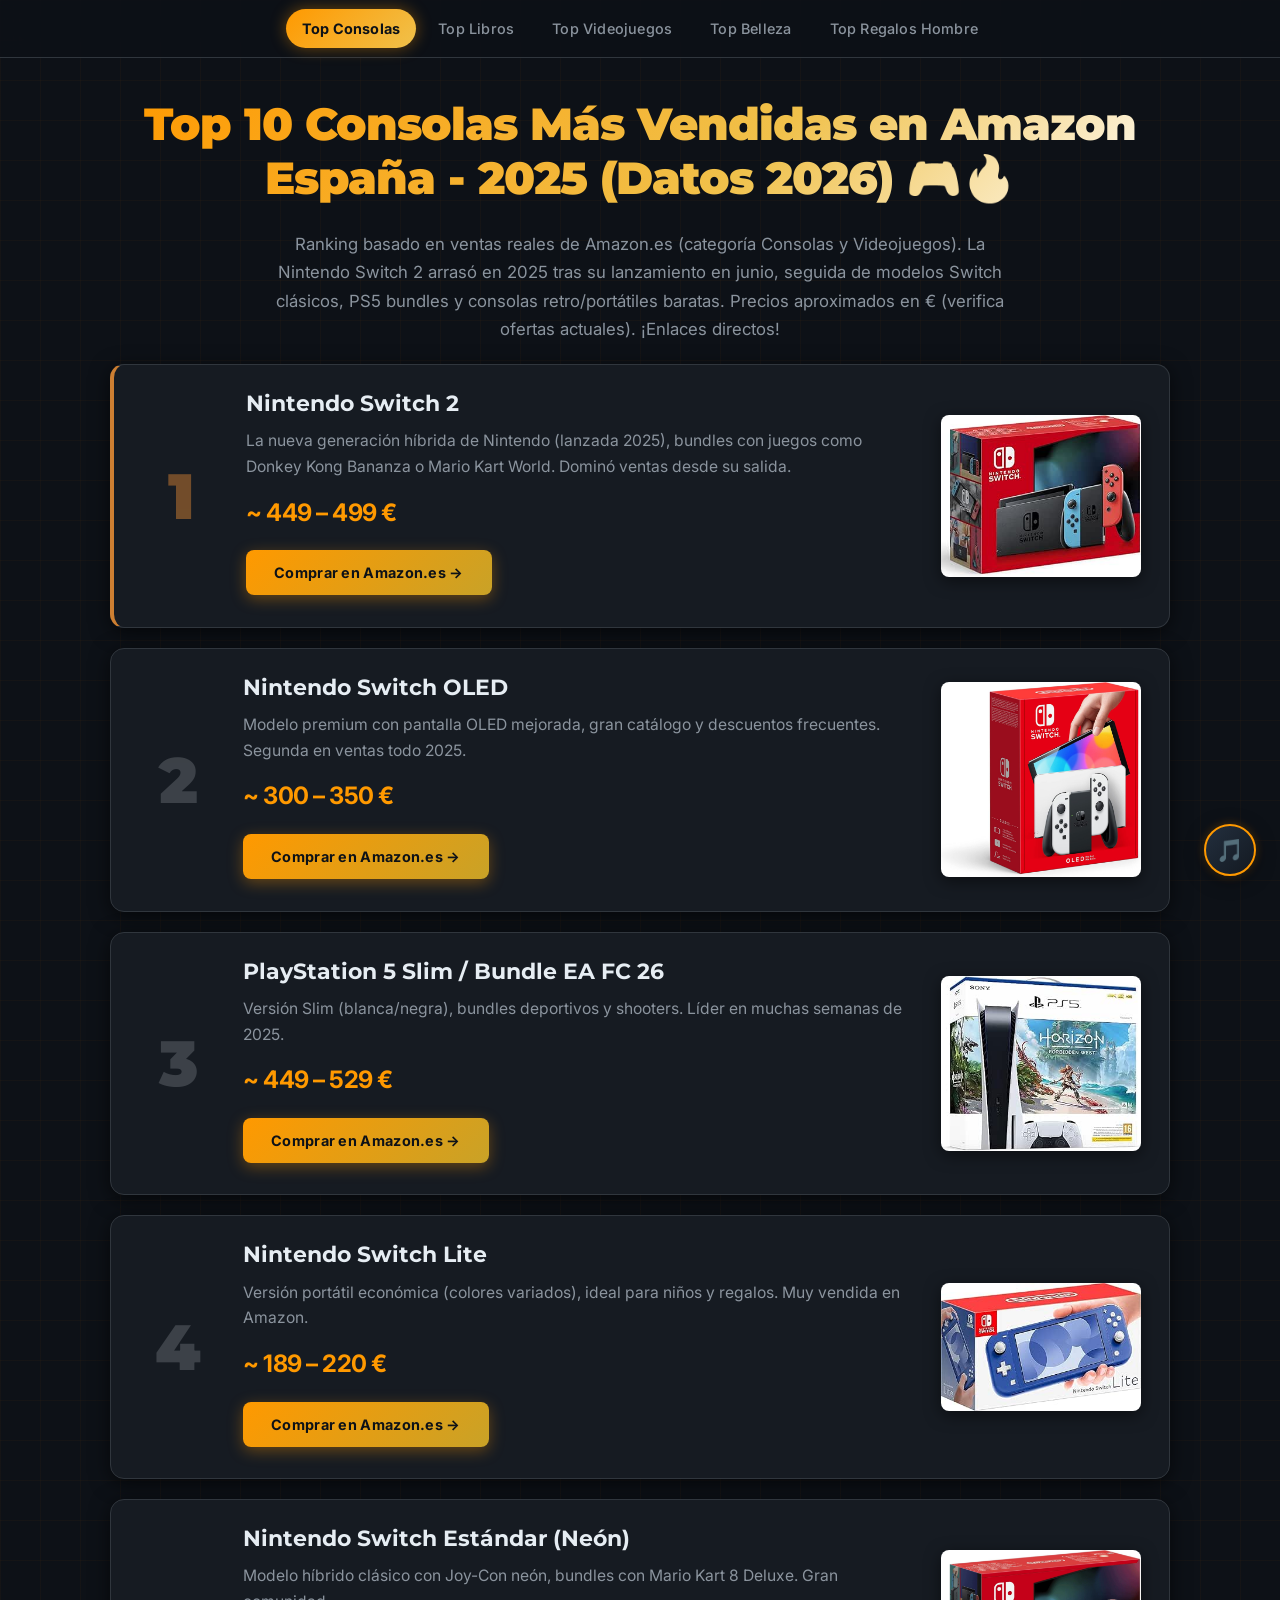
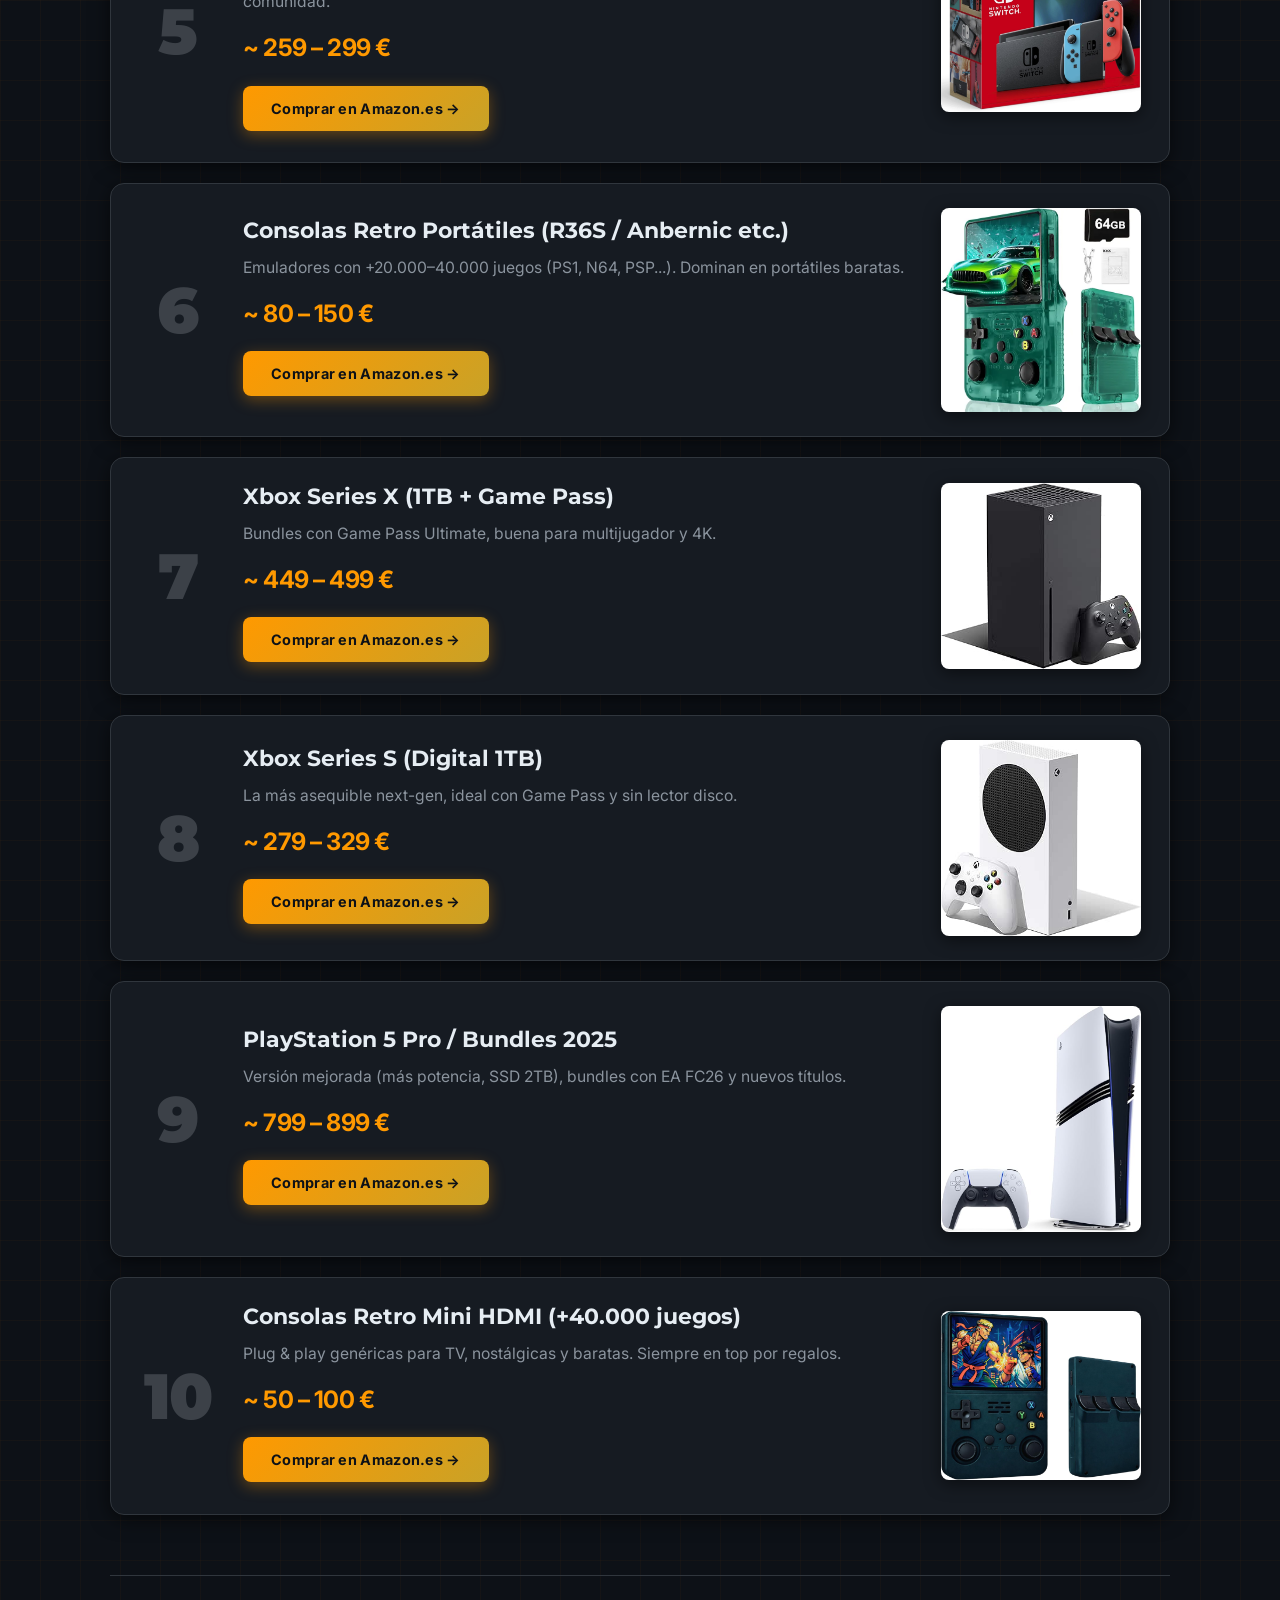
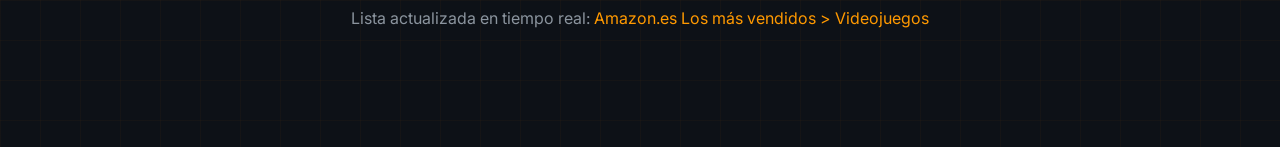
==== index.html @ a8878618 "SEO Básico: sitemap, robots.txt, metadatos OG y canonical" ====
<!DOCTYPE html>
<html lang="es">

<head>
    <meta charset="UTF-8">
    <meta name="viewport" content="width=device-width, initial-scale=1.0">
    <title>Top 10 Consolas Más Vendidas en Amazon España - 2025 (Tendencias 2026) 🎮</title>
    <meta name="description" content="Descubre el top 10 de consolas más vendidas en Amazon España en 2026. Nintendo Switch, PS5, Xbox y más. Encuentra los mejores precios y ofertas." />
    <meta property="og:type" content="website" />
    <meta property="og:url" content="https://rioseras007.github.io/Amazon/index.html" />
    <meta property="og:title" content="Top 10 Consolas Más Vendidas en Amazon España - 2026 🎮" />
    <meta property="og:description" content="Descubre el top 10 de consolas más vendidas en Amazon España. Nintendo Switch, PS5, Xbox y más." />
    <link rel="canonical" href="https://rioseras007.github.io/Amazon/index.html" />
    <link rel="stylesheet" href="style.css">
    <link rel="stylesheet" href="audio_styles.css">
</head>

<body>
    <nav class="navbar">
        <a href="index.html" class="active">Top Consolas</a>
        <a href="toplibros.html">Top Libros</a>
        <a href="topvideojuegos.html">Top Videojuegos</a>
        <a href="topbelleza.html">Top Belleza</a>
        <a href="topregalos_hombre.html">Top Regalos Hombre</a>
    </nav>
    <div class="container" style="margin-top: 40px;">
        <h1>Top 10 Consolas Más Vendidas en Amazon España - 2025 (Datos 2026) 🎮🔥</h1>
        <p class="intro">Ranking basado en ventas reales de Amazon.es (categoría Consolas y Videojuegos). La Nintendo
            Switch 2 arrasó en 2025 tras su lanzamiento en junio, seguida de modelos Switch clásicos, PS5 bundles y
            consolas retro/portátiles baratas. Precios aproximados en € (verifica ofertas actuales). ¡Enlaces directos!
        </p>

        <div class="top-item">
            <div class="number">1</div>
            <div class="content">
                <h2 class="title">Nintendo Switch 2</h2>
                <p class="desc">La nueva generación híbrida de Nintendo (lanzada 2025), bundles con juegos como Donkey
                    Kong Bananza o Mario Kart World. Dominó ventas desde su salida.</p>
                <p class="price">~ 449 – 499 €</p>
                <a href="https://amzn.to/4sGVs2a" class="buy-btn" target="_blank">Comprar en Amazon.es →</a>
            </div>
            <img src="switch2.jpg" alt="Nintendo Switch 2 Consola">
        </div>

        <div class="top-item">
            <div class="number">2</div>
            <div class="content">
                <h2 class="title">Nintendo Switch OLED</h2>
                <p class="desc">Modelo premium con pantalla OLED mejorada, gran catálogo y descuentos frecuentes.
                    Segunda en ventas todo 2025.</p>
                <p class="price">~ 300 – 350 €</p>
                <a href="https://amzn.to/410ecOj" class="buy-btn" target="_blank">Comprar en Amazon.es →</a>
            </div>
            <img src="blanca.jpg" alt="Nintendo Switch OLED Blanca">
        </div>

        <div class="top-item">
            <div class="number">3</div>
            <div class="content">
                <h2 class="title">PlayStation 5 Slim / Bundle EA FC 26</h2>
                <p class="desc">Versión Slim (blanca/negra), bundles deportivos y shooters. Líder en muchas semanas de
                    2025.</p>
                <p class="price">~ 449 – 529 €</p>
                <a href="https://www.amazon.es/PlayStation5-Consola-Digital-Edition/dp/B0B11RR7TC" class="buy-btn"
                    target="_blank">Comprar en Amazon.es →</a>
            </div>
            <img src="ps5.jpg" alt="PlayStation 5 Slim Consola">
        </div>

        <div class="top-item">
            <div class="number">4</div>
            <div class="content">
                <h2 class="title">Nintendo Switch Lite</h2>
                <p class="desc">Versión portátil económica (colores variados), ideal para niños y regalos. Muy vendida
                    en Amazon.</p>
                <p class="price">~ 189 – 220 €</p>
                <a href="https://www.amazon.es/Nintendo-Switch-Lite-Blue/dp/B092VT1JGD" class="buy-btn"
                    target="_blank">Comprar en Amazon.es →</a>
            </div>
            <img src="switchlite.jpg" alt="Nintendo Switch Lite Azul">
        </div>

        <div class="top-item">
            <div class="number">5</div>
            <div class="content">
                <h2 class="title">Nintendo Switch Estándar (Neón)</h2>
                <p class="desc">Modelo híbrido clásico con Joy-Con neón, bundles con Mario Kart 8 Deluxe. Gran
                    comunidad.</p>
                <p class="price">~ 259 – 299 €</p>
                <a href="https://amzn.to/4lAK0mv" class="buy-btn" target="_blank">Comprar en Amazon.es →</a>
            </div>
            <img src="switchneon.jpg" alt="Nintendo Switch Neón">
        </div>

        <div class="top-item">
            <div class="number">6</div>
            <div class="content">
                <h2 class="title">Consolas Retro Portátiles (R36S / Anbernic etc.)</h2>
                <p class="desc">Emuladores con +20.000–40.000 juegos (PS1, N64, PSP...). Dominan en portátiles baratas.
                </p>
                <p class="price">~ 80 – 150 €</p>
                <a href="https://www.amazon.es/s?k=consola+retro+r36s" class="buy-btn" target="_blank">Comprar en
                    Amazon.es →</a>
            </div>
            <img src="amberni.webp" Consola Retro Portátil">
        </div>

        <div class="top-item">
            <div class="number">7</div>
            <div class="content">
                <h2 class="title">Xbox Series X (1TB + Game Pass)</h2>
                <p class="desc">Bundles con Game Pass Ultimate, buena para multijugador y 4K.</p>
                <p class="price">~ 449 – 499 €</p>
                <a href="https://amzn.to/4lq9Cm7" class="buy-btn" target="_blank">Comprar
                    en Amazon.es →</a>
            </div>
            <img src="xbox_.jpg" Xbox Series X Consola">
        </div>

        <div class="top-item">
            <div class="number">8</div>
            <div class="content">
                <h2 class="title">Xbox Series S (Digital 1TB)</h2>
                <p class="desc">La más asequible next-gen, ideal con Game Pass y sin lector disco.</p>
                <p class="price">~ 279 – 329 €</p>
                <a href="https://www.amazon.es/Microsoft-Xbox-Series-S/dp/B08JDTCXRG/ref=sr_1_3?crid=ZOPYUKGAPJ6R&dib=eyJ2IjoiMSJ9.[base64].zsch8UiyGymN-AxS9XH9kIARZAGd82Dsl5EogkQ0Dg0&dib_tag=se&keywords=xbox+series+s&qid=1773349602&s=videogames&sprefix=xbo%2Cvideogames%2C269&sr=1-3"
                    class="buy-btn" target="_blank">Comprar
                    en Amazon.es →</a>
            </div>
            <img src="xboxblanca.jpg" alt="Xbox Series S Consola">
        </div>

        <div class="top-item">
            <div class="number">9</div>
            <div class="content">
                <h2 class="title">PlayStation 5 Pro / Bundles 2025</h2>
                <p class="desc">Versión mejorada (más potencia, SSD 2TB), bundles con EA FC26 y nuevos títulos.</p>
                <p class="price">~ 799 – 899 €</p>
                <a href="https://amzn.to/4sLbNDi" class="buy-btn" target="_blank">Comprar en Amazon.es →</a>
            </div>
            <img src="ps5pro.jpg" alt="PlayStation 5 Pro">
        </div>

        <div class="top-item">
            <div class="number">10</div>
            <div class="content">
                <h2 class="title">Consolas Retro Mini HDMI (+40.000 juegos)</h2>
                <p class="desc">Plug & play genéricas para TV, nostálgicas y baratas. Siempre en top por regalos.</p>
                <p class="price">~ 50 – 100 €</p>
                <a href="https://amzn.to/47vlSMd" class="buy-btn" target="_blank">Comprar en
                    Amazon.es →</a>
            </div>
            <img src="retro.jpg" alt="Consola Retro Mini HDMI">
        </div>

        <p class="footer-info">Lista actualizada en tiempo real: <a
                href="https://www.amazon.es/gp/bestsellers/videogames" target="_blank">Amazon.es Los más vendidos >
                Videojuegos</a></p>
    </div>
    <script src="audio.js"></script>
</body>

</html>
---- style.css ----
@import url('https://fonts.googleapis.com/css2?family=Inter:wght@400;500;600&family=Montserrat:wght@700;800;900&display=swap');

/* ──────────────────────────────────────────
   TOKENS
────────────────────────────────────────── */
:root {
    --bg:            #0d1117;
    --surface:       #161b22;
    --surface-2:     #1e2530;
    --border:        #30363d;
    --border-hover:  #ff9900;

    --accent:        #ff9900;
    --accent-light:  #ffb347;
    --gold:          #f0c14b;
    --gold-dark:     #c9a227;

    --text:          #e6edf3;
    --text-muted:    #8b949e;
    --price:         #ff9900;

    --rank-gold:     #ffd700;
    --rank-silver:   #c0c0c0;
    --rank-bronze:   #cd7f32;

    --glow:          0 0 20px rgba(255,153,0,0.25);
    --glow-strong:   0 0 35px rgba(255,153,0,0.45);
    --shadow-card:   0 4px 20px rgba(0,0,0,0.6);
    --shadow-hover:  0 12px 40px rgba(0,0,0,0.8);

    --radius:        14px;
    --radius-sm:     8px;
    --transition:    0.3s cubic-bezier(0.4, 0, 0.2, 1);
}

/* ──────────────────────────────────────────
   RESET & BASE
────────────────────────────────────────── */
*, *::before, *::after { box-sizing: border-box; }

body {
    font-family: 'Inter', sans-serif;
    background: var(--bg);
    color: var(--text);
    margin: 0;
    padding: 0;
    line-height: 1.6;
    min-height: 100vh;
    /* subtle grid background */
    background-image:
        linear-gradient(rgba(255,153,0,0.03) 1px, transparent 1px),
        linear-gradient(90deg, rgba(255,153,0,0.03) 1px, transparent 1px);
    background-size: 40px 40px;
}

/* ──────────────────────────────────────────
   NAVBAR
────────────────────────────────────────── */
.navbar {
    background: rgba(13, 17, 23, 0.85);
    backdrop-filter: blur(12px);
    -webkit-backdrop-filter: blur(12px);
    padding: 0 20px;
    display: flex;
    justify-content: center;
    align-items: center;
    gap: 6px;
    position: sticky;
    top: 0;
    z-index: 1000;
    border-bottom: 1px solid var(--border);
    height: 58px;
}

.navbar a {
    color: var(--text-muted);
    text-decoration: none;
    font-weight: 500;
    font-size: 0.9em;
    padding: 8px 16px;
    border-radius: 20px;
    transition: color var(--transition), background var(--transition);
    letter-spacing: 0.2px;
    white-space: nowrap;
}

.navbar a:hover {
    color: var(--text);
    background: var(--surface-2);
}

.navbar a.active {
    background: linear-gradient(135deg, var(--accent), var(--gold));
    color: #0d1117;
    font-weight: 700;
    box-shadow: 0 0 16px rgba(255,153,0,0.4);
}

/* ──────────────────────────────────────────
   CONTAINER
────────────────────────────────────────── */
.container {
    max-width: 1100px;
    margin: 40px auto;
    background: transparent;
    padding: 0 20px 60px;
}

/* ──────────────────────────────────────────
   HEADING
────────────────────────────────────────── */
h1 {
    font-family: 'Montserrat', sans-serif;
    font-weight: 900;
    text-align: center;
    font-size: clamp(1.8em, 4vw, 2.8em);
    margin-bottom: 16px;
    letter-spacing: -1px;
    background: linear-gradient(135deg, var(--accent) 0%, var(--gold) 60%, #fff 100%);
    -webkit-background-clip: text;
    -webkit-text-fill-color: transparent;
    background-clip: text;
    line-height: 1.2;
    padding-bottom: 8px;
}

.intro {
    text-align: center;
    margin: 0 auto 20px;
    font-size: 1.05em;
    color: var(--text-muted);
    max-width: 760px;
    line-height: 1.7;
}

/* ──────────────────────────────────────────
   DISCLAIMER
────────────────────────────────────────── */
.disclaimer-notice {
    background: rgba(255, 153, 0, 0.07);
    border: 1px solid rgba(255, 153, 0, 0.25);
    padding: 14px 20px;
    border-radius: var(--radius-sm);
    margin: 0 auto 40px;
    max-width: 760px;
    font-size: 0.85em;
    color: var(--text-muted);
    text-align: center;
    font-style: italic;
    line-height: 1.5;
}

/* ──────────────────────────────────────────
   PRODUCT CARD
────────────────────────────────────────── */
.top-item {
    display: flex;
    flex-wrap: nowrap;
    align-items: center;
    margin-bottom: 20px;
    padding: 24px 28px;
    background: var(--surface);
    border: 1px solid var(--border);
    border-radius: var(--radius);
    box-shadow: var(--shadow-card);
    transition: transform var(--transition),
                box-shadow var(--transition),
                border-color var(--transition);
    position: relative;
    overflow: hidden;
}

/* top-3 left accent bar */
.top-item:nth-child(1) { border-left: 4px solid var(--rank-gold); }
.top-item:nth-child(2) { border-left: 4px solid var(--rank-silver); }
.top-item:nth-child(3) { border-left: 4px solid var(--rank-bronze); }

/* subtle shimmer line on top */
.top-item::before {
    content: '';
    position: absolute;
    top: 0; left: 0; right: 0;
    height: 1px;
    background: linear-gradient(90deg, transparent, rgba(255,153,0,0.4), transparent);
    opacity: 0;
    transition: opacity var(--transition);
}

.top-item:hover {
    transform: translateY(-6px);
    box-shadow: var(--shadow-hover), var(--glow);
    border-color: rgba(255,153,0,0.5);
}

.top-item:hover::before { opacity: 1; }

/* ──────────────────────────────────────────
   RANKING NUMBER
────────────────────────────────────────── */
.number {
    font-family: 'Montserrat', sans-serif;
    font-size: 4em;
    font-weight: 900;
    margin-right: 28px;
    min-width: 76px;
    text-align: center;
    line-height: 1;
    opacity: 0.18;
    letter-spacing: -2px;
    color: var(--text);
    transition: opacity var(--transition);
}

/* gold/silver/bronze numbers */
.top-item:nth-child(1) .number { color: var(--rank-gold);   opacity: 0.6; }
.top-item:nth-child(2) .number { color: var(--rank-silver); opacity: 0.5; }
.top-item:nth-child(3) .number { color: var(--rank-bronze); opacity: 0.5; }

.top-item:hover .number { opacity: 0.9; }

/* ──────────────────────────────────────────
   CONTENT
────────────────────────────────────────── */
.content { flex: 1; min-width: 0; }

.title {
    font-family: 'Montserrat', sans-serif;
    font-size: 1.4em;
    font-weight: 700;
    margin: 0 0 10px;
    color: var(--text);
    line-height: 1.3;
}

.desc {
    margin: 8px 0;
    color: var(--text-muted);
    font-size: 0.98em;
    line-height: 1.65;
}

.price {
    font-weight: 700;
    color: var(--price);
    font-size: 1.5em;
    margin: 14px 0 18px;
    letter-spacing: -0.5px;
}

/* ──────────────────────────────────────────
   BUY BUTTON
────────────────────────────────────────── */
.buy-btn {
    display: inline-block;
    background: linear-gradient(135deg, var(--accent), var(--gold-dark));
    color: #0d1117;
    padding: 11px 28px;
    text-decoration: none;
    border-radius: 8px;
    font-weight: 700;
    font-size: 0.9em;
    letter-spacing: 0.3px;
    box-shadow: 0 4px 15px rgba(255,153,0,0.35);
    transition: all var(--transition);
    position: relative;
    overflow: hidden;
}

/* shimmer on hover */
.buy-btn::after {
    content: '';
    position: absolute;
    top: 0; left: -100%;
    width: 60%;
    height: 100%;
    background: linear-gradient(90deg, transparent, rgba(255,255,255,0.3), transparent);
    transition: left 0.5s ease;
}

.buy-btn:hover {
    transform: translateY(-2px);
    box-shadow: 0 6px 25px rgba(255,153,0,0.55);
    filter: brightness(1.1);
}

.buy-btn:hover::after { left: 160%; }

/* ──────────────────────────────────────────
   PRODUCT IMAGE
────────────────────────────────────────── */
img {
    max-width: 200px;
    width: 100%;
    height: auto;
    border-radius: var(--radius-sm);
    margin-left: 28px;
    transition: transform var(--transition), box-shadow var(--transition);
    box-shadow: 0 4px 16px rgba(0,0,0,0.5);
    object-fit: cover;
}

.top-item:hover img {
    transform: scale(1.06);
    box-shadow: 0 8px 30px rgba(0,0,0,0.7);
}

/* ──────────────────────────────────────────
   FOOTER INFO
────────────────────────────────────────── */
.footer-info {
    text-align: center;
    margin-top: 60px;
    font-size: 1em;
    color: var(--text-muted);
    border-top: 1px solid var(--border);
    padding-top: 30px;
}

.footer-info a {
    color: var(--accent);
    text-decoration: none;
    transition: color var(--transition);
}

.footer-info a:hover {
    color: var(--gold);
    text-decoration: underline;
}

/* ──────────────────────────────────────────
   RESPONSIVE
────────────────────────────────────────── */
@media (max-width: 850px) {
    .top-item {
        flex-direction: column;
        text-align: center;
        padding: 20px;
    }
    .number {
        margin: 0 0 10px;
        font-size: 3em;
    }
    img {
        margin: 20px 0 0;
        max-width: 180px;
    }
    .container {
        padding: 0 12px 40px;
    }
    h1 {
        font-size: 1.7em;
    }
}

@media (max-width: 480px) {
    .navbar {
        gap: 2px;
        padding: 0 8px;
    }
    .navbar a {
        font-size: 0.78em;
        padding: 6px 10px;
    }
    img { max-width: 140px; }
}
---- audio_styles.css ----
/* =============================================
   Audio: Music Toggle Button
   ============================================= */

.music-btn {
    position: fixed;
    bottom: 24px;
    right: 24px;
    z-index: 9999;
    background: linear-gradient(135deg, #232f3e, #131921);
    border: 2px solid #f90;
    color: #f90;
    border-radius: 50%;
    width: 52px;
    height: 52px;
    font-size: 1.4rem;
    cursor: pointer;
    display: flex;
    align-items: center;
    justify-content: center;
    box-shadow: 0 4px 18px rgba(0,0,0,0.5), 0 0 10px rgba(255,153,0,0.3);
    transition: transform 0.2s ease, box-shadow 0.2s ease, background 0.2s ease;
    outline: none;
}

.music-btn:hover {
    transform: scale(1.12);
    box-shadow: 0 6px 24px rgba(0,0,0,0.6), 0 0 18px rgba(255,153,0,0.5);
    background: linear-gradient(135deg, #2d4058, #1a2634);
}

.music-btn.muted {
    border-color: #888;
    color: #888;
    box-shadow: 0 4px 18px rgba(0,0,0,0.4);
}
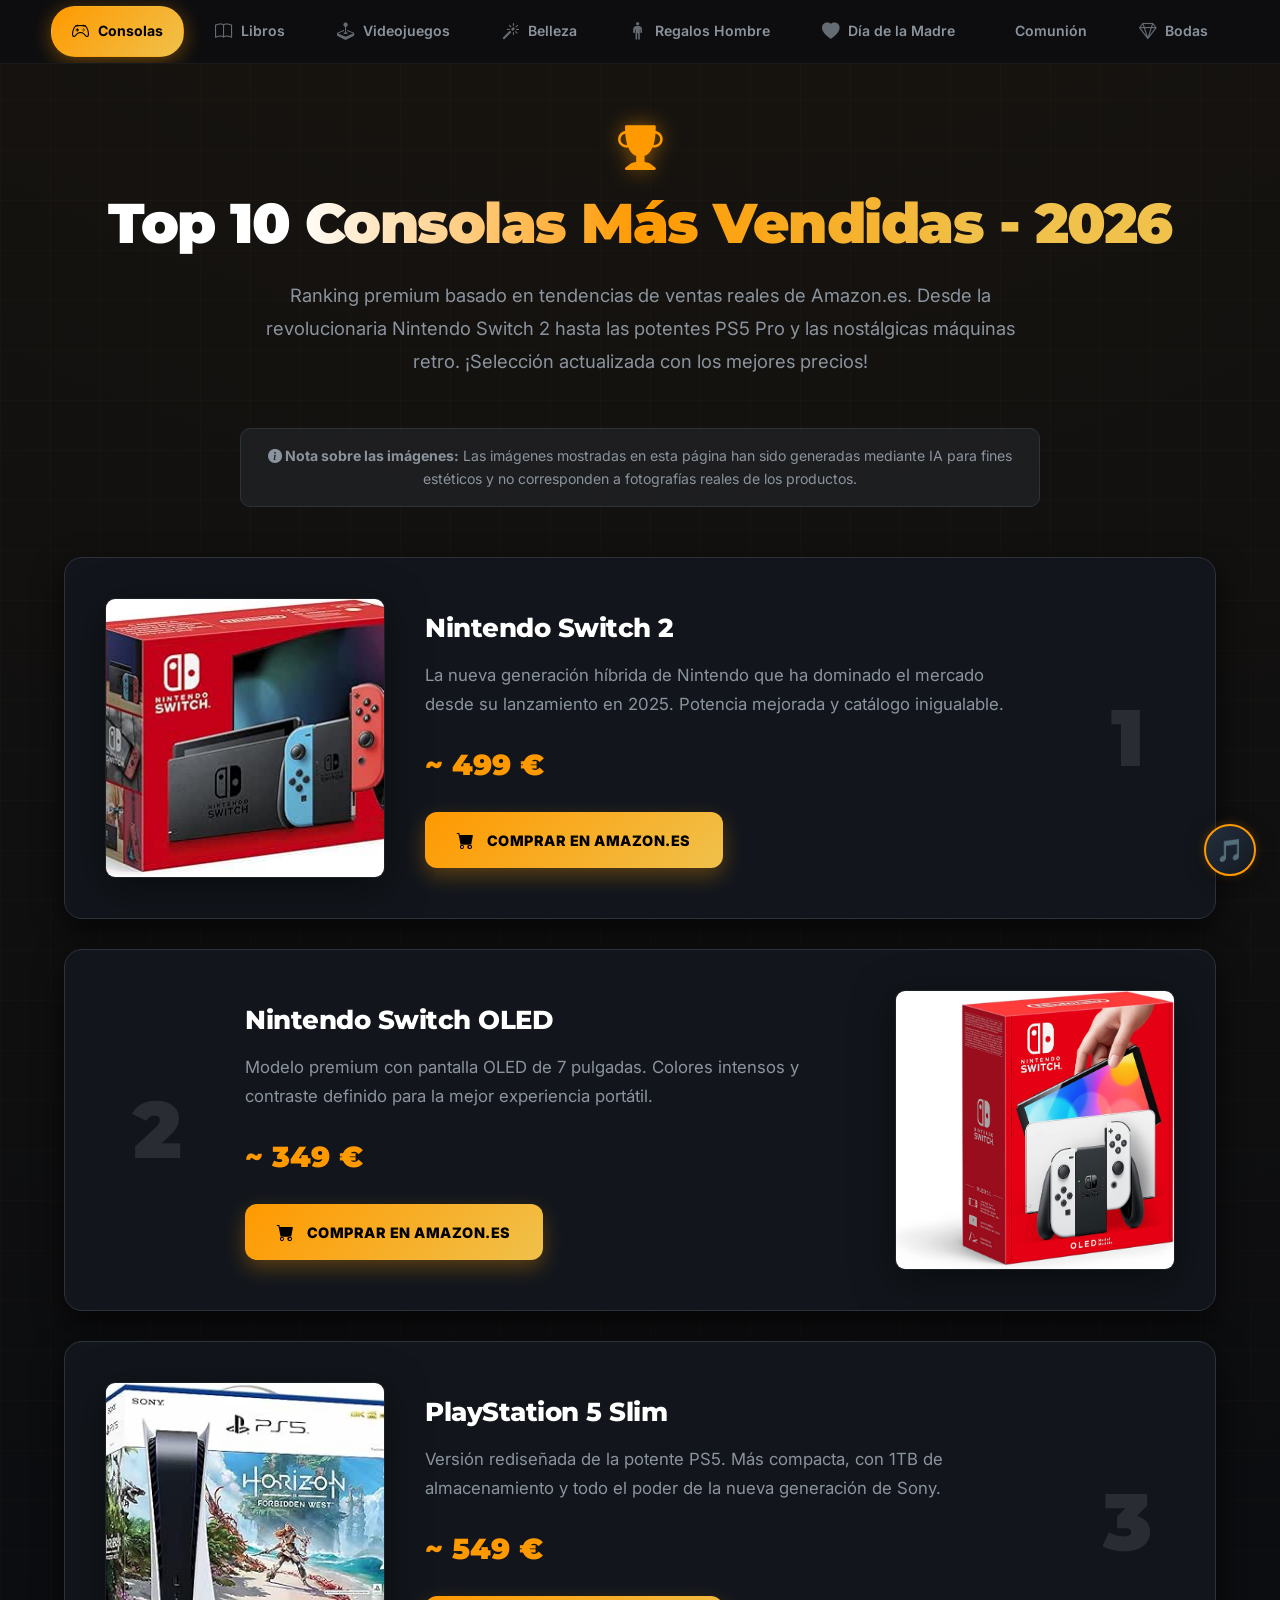
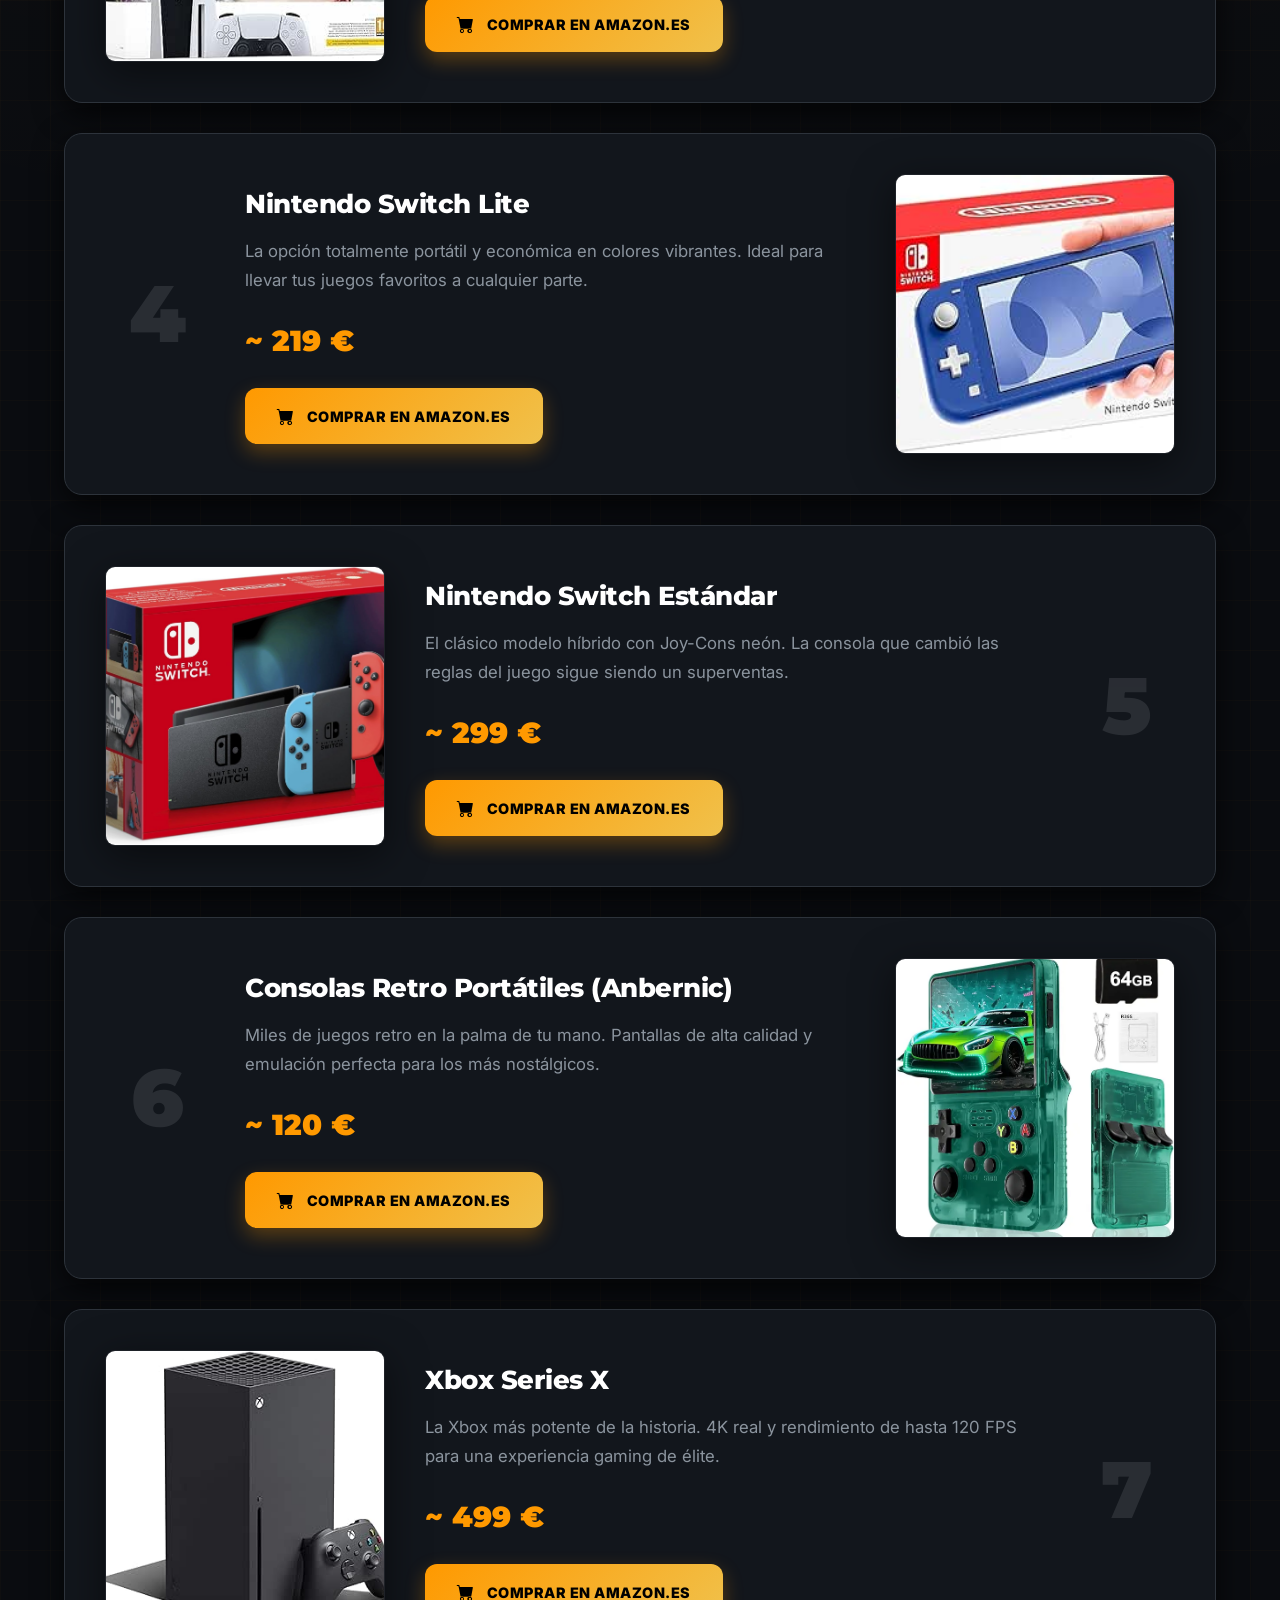
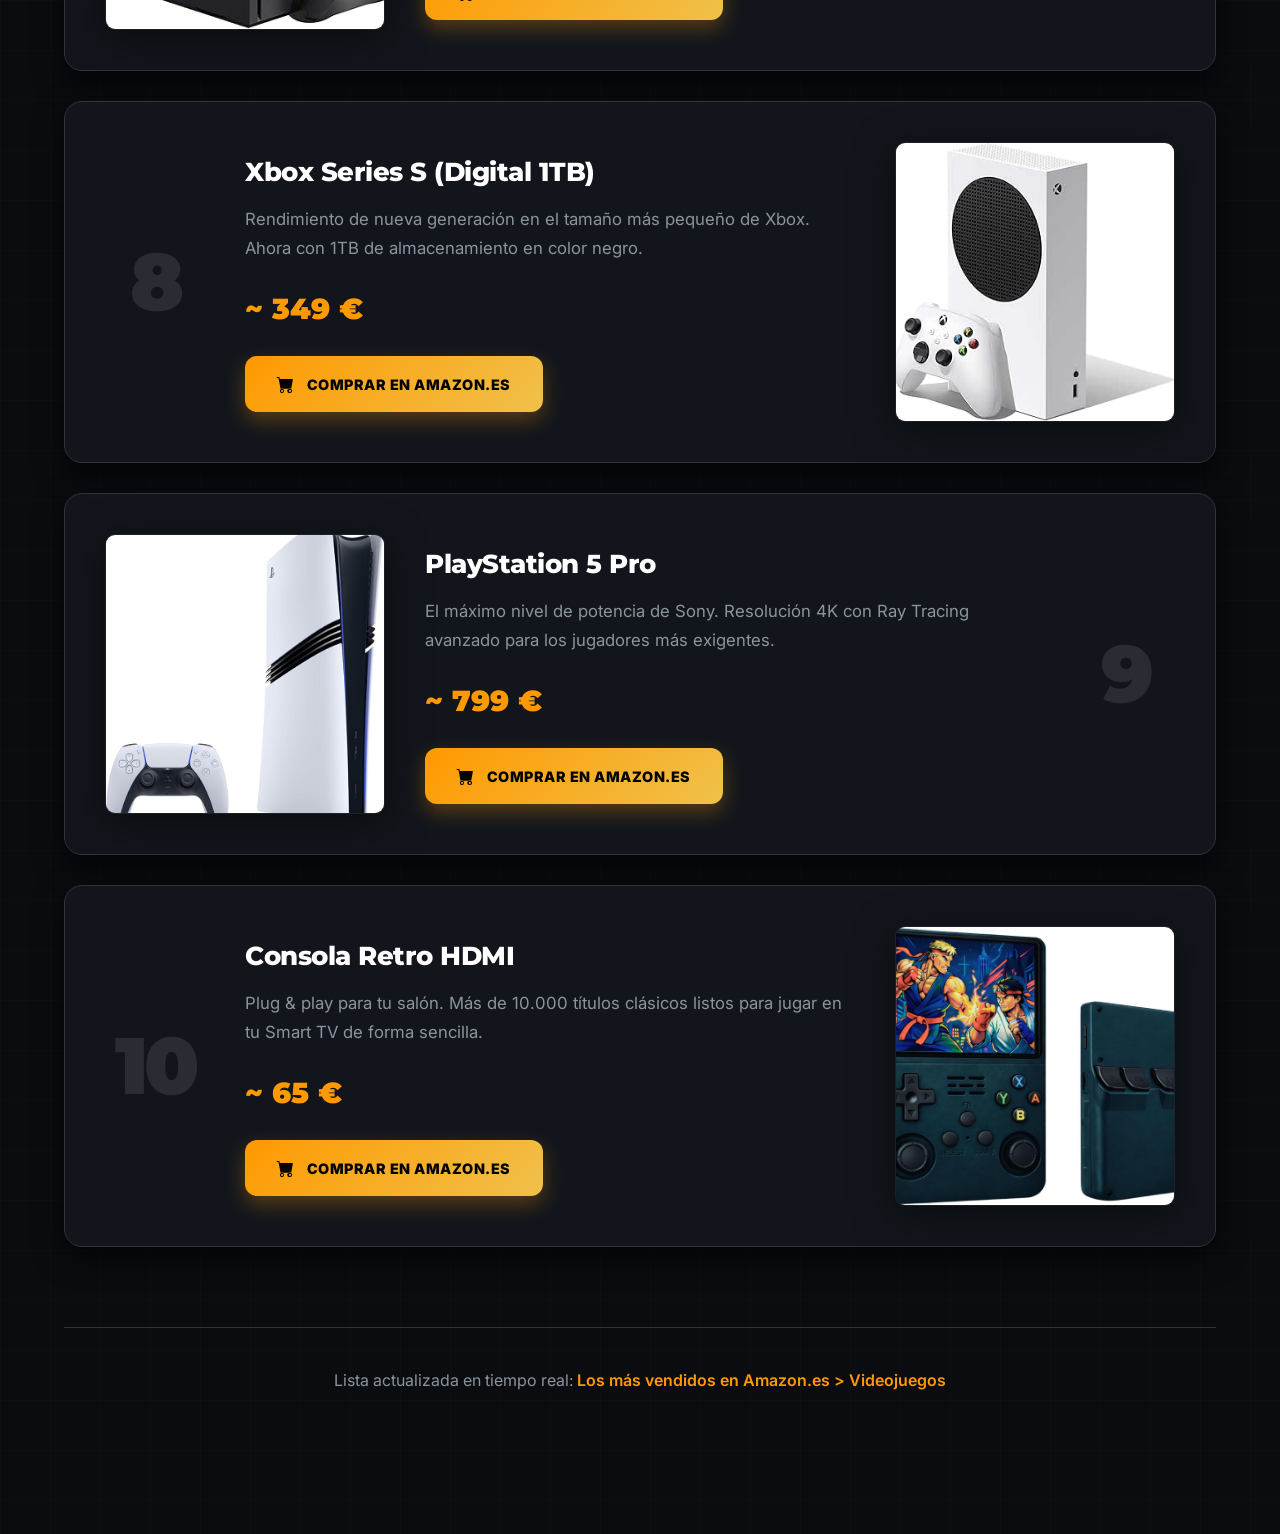
==== commit e2263c84: "Add files via upload" ====
--- a/index.html
+++ b/index.html
@@ -4,90 +4,91 @@
 <head>
     <meta charset="UTF-8">
     <meta name="viewport" content="width=device-width, initial-scale=1.0">
-    <title>Top 10 Consolas Más Vendidas en Amazon España - 2025 (Tendencias 2026) 🎮</title>
+    <title>Top 10 Consolas Más Vendidas en Amazon España - 2026 🎮</title>
     <meta name="description" content="Descubre el top 10 de consolas más vendidas en Amazon España en 2026. Nintendo Switch, PS5, Xbox y más. Encuentra los mejores precios y ofertas." />
     <meta property="og:type" content="website" />
     <meta property="og:url" content="https://rioseras007.github.io/Amazon/index.html" />
     <meta property="og:title" content="Top 10 Consolas Más Vendidas en Amazon España - 2026 🎮" />
     <meta property="og:description" content="Descubre el top 10 de consolas más vendidas en Amazon España. Nintendo Switch, PS5, Xbox y más." />
     <link rel="canonical" href="https://rioseras007.github.io/Amazon/index.html" />
+    
+    <!-- Design System & Icons -->
     <link rel="stylesheet" href="style.css">
     <link rel="stylesheet" href="audio_styles.css">
+    <link rel="stylesheet" href="https://cdn.jsdelivr.net/npm/bootstrap-icons@1.11.3/font/bootstrap-icons.min.css">
 </head>
 
 <body>
     <nav class="navbar">
-        <a href="index.html" class="active">Top Consolas</a>
-        <a href="toplibros.html">Top Libros</a>
-        <a href="topvideojuegos.html">Top Videojuegos</a>
-        <a href="topbelleza.html">Top Belleza</a>
-        <a href="topregalos_hombre.html">Top Regalos Hombre</a>
+        <a href="index.html" class="active"><i class="bi bi-controller"></i> Consolas</a>
+        <a href="toplibros.html"><i class="bi bi-book"></i> Libros</a>
+        <a href="topvideojuegos.html"><i class="bi bi-joystick"></i> Videojuegos</a>
+        <a href="topbelleza.html"><i class="bi bi-magic"></i> Belleza</a>
+        <a href="topregalos_hombre.html"><i class="bi bi-person-standing"></i> Regalos Hombre</a>
+        <a href="topmadre.html"><i class="bi bi-heart-fill"></i> Día de la Madre</a>
+        <a href="topcomunion.html"><i class="bi bi-church"></i> Comunión</a>
+        <a href="topbodas.html"><i class="bi bi-gem"></i> Bodas</a>
     </nav>
-    <div class="container" style="margin-top: 40px;">
-        <h1>Top 10 Consolas Más Vendidas en Amazon España - 2025 (Datos 2026) 🎮🔥</h1>
-        <p class="intro">Ranking basado en ventas reales de Amazon.es (categoría Consolas y Videojuegos). La Nintendo
-            Switch 2 arrasó en 2025 tras su lanzamiento en junio, seguida de modelos Switch clásicos, PS5 bundles y
-            consolas retro/portátiles baratas. Precios aproximados en € (verifica ofertas actuales). ¡Enlaces directos!
-        </p>
+
+    <div class="container">
+        <h1><i class="bi bi-trophy-fill"></i> Top 10 Consolas Más Vendidas - 2026</h1>
+        <p class="intro">Ranking premium basado en tendencias de ventas reales de Amazon.es. Desde la revolucionaria Nintendo Switch 2 hasta las potentes PS5 Pro y las nostálgicas máquinas retro. ¡Selección actualizada con los mejores precios!</p>
+
+        <div class="disclaimer-notice">
+            <strong><i class="bi bi-info-circle-fill"></i> Nota sobre las imágenes:</strong> Las imágenes mostradas en esta página han sido generadas mediante IA para fines estéticos y no corresponden a fotografías reales de los productos.
+        </div>
 
         <div class="top-item">
             <div class="number">1</div>
             <div class="content">
                 <h2 class="title">Nintendo Switch 2</h2>
-                <p class="desc">La nueva generación híbrida de Nintendo (lanzada 2025), bundles con juegos como Donkey
-                    Kong Bananza o Mario Kart World. Dominó ventas desde su salida.</p>
-                <p class="price">~ 449 – 499 €</p>
-                <a href="https://amzn.to/4sGVs2a" class="buy-btn" target="_blank">Comprar en Amazon.es →</a>
+                <p class="desc">La nueva generación híbrida de Nintendo que ha dominado el mercado desde su lanzamiento en 2025. Potencia mejorada y catálogo inigualable.</p>
+                <p class="price">~ 499 €</p>
+                <a href="https://amzn.to/4sGVs2a" class="buy-btn" target="_blank"><i class="bi bi-cart-fill"></i> Comprar en Amazon.es</a>
             </div>
-            <img src="switch2.jpg" alt="Nintendo Switch 2 Consola">
+            <img src="switch2.jpg" alt="Nintendo Switch 2">
         </div>
 
         <div class="top-item">
             <div class="number">2</div>
             <div class="content">
                 <h2 class="title">Nintendo Switch OLED</h2>
-                <p class="desc">Modelo premium con pantalla OLED mejorada, gran catálogo y descuentos frecuentes.
-                    Segunda en ventas todo 2025.</p>
-                <p class="price">~ 300 – 350 €</p>
-                <a href="https://amzn.to/410ecOj" class="buy-btn" target="_blank">Comprar en Amazon.es →</a>
+                <p class="desc">Modelo premium con pantalla OLED de 7 pulgadas. Colores intensos y contraste definido para la mejor experiencia portátil.</p>
+                <p class="price">~ 349 €</p>
+                <a href="https://amzn.to/410ecOj" class="buy-btn" target="_blank"><i class="bi bi-cart-fill"></i> Comprar en Amazon.es</a>
             </div>
-            <img src="blanca.jpg" alt="Nintendo Switch OLED Blanca">
+            <img src="blanca.jpg" alt="Nintendo Switch OLED">
         </div>
 
         <div class="top-item">
             <div class="number">3</div>
             <div class="content">
-                <h2 class="title">PlayStation 5 Slim / Bundle EA FC 26</h2>
-                <p class="desc">Versión Slim (blanca/negra), bundles deportivos y shooters. Líder en muchas semanas de
-                    2025.</p>
-                <p class="price">~ 449 – 529 €</p>
-                <a href="https://www.amazon.es/PlayStation5-Consola-Digital-Edition/dp/B0B11RR7TC" class="buy-btn"
-                    target="_blank">Comprar en Amazon.es →</a>
+                <h2 class="title">PlayStation 5 Slim</h2>
+                <p class="desc">Versión rediseñada de la potente PS5. Más compacta, con 1TB de almacenamiento y todo el poder de la nueva generación de Sony.</p>
+                <p class="price">~ 549 €</p>
+                <a href="https://www.amazon.es/PlayStation5-Consola-Digital-Edition/dp/B0B11RR7TC" class="buy-btn" target="_blank"><i class="bi bi-cart-fill"></i> Comprar en Amazon.es</a>
             </div>
-            <img src="ps5.jpg" alt="PlayStation 5 Slim Consola">
+            <img src="ps5.jpg" alt="PlayStation 5 Slim">
         </div>
 
         <div class="top-item">
             <div class="number">4</div>
             <div class="content">
                 <h2 class="title">Nintendo Switch Lite</h2>
-                <p class="desc">Versión portátil económica (colores variados), ideal para niños y regalos. Muy vendida
-                    en Amazon.</p>
-                <p class="price">~ 189 – 220 €</p>
-                <a href="https://www.amazon.es/Nintendo-Switch-Lite-Blue/dp/B092VT1JGD" class="buy-btn"
-                    target="_blank">Comprar en Amazon.es →</a>
+                <p class="desc">La opción totalmente portátil y económica en colores vibrantes. Ideal para llevar tus juegos favoritos a cualquier parte.</p>
+                <p class="price">~ 219 €</p>
+                <a href="https://www.amazon.es/Nintendo-Switch-Lite-Blue/dp/B092VT1JGD" class="buy-btn" target="_blank"><i class="bi bi-cart-fill"></i> Comprar en Amazon.es</a>
             </div>
-            <img src="switchlite.jpg" alt="Nintendo Switch Lite Azul">
+            <img src="switchlite.jpg" alt="Nintendo Switch Lite">
         </div>
 
         <div class="top-item">
             <div class="number">5</div>
             <div class="content">
-                <h2 class="title">Nintendo Switch Estándar (Neón)</h2>
-                <p class="desc">Modelo híbrido clásico con Joy-Con neón, bundles con Mario Kart 8 Deluxe. Gran
-                    comunidad.</p>
-                <p class="price">~ 259 – 299 €</p>
-                <a href="https://amzn.to/4lAK0mv" class="buy-btn" target="_blank">Comprar en Amazon.es →</a>
+                <h2 class="title">Nintendo Switch Estándar</h2>
+                <p class="desc">El clásico modelo híbrido con Joy-Cons neón. La consola que cambió las reglas del juego sigue siendo un superventas.</p>
+                <p class="price">~ 299 €</p>
+                <a href="https://amzn.to/4lAK0mv" class="buy-btn" target="_blank"><i class="bi bi-cart-fill"></i> Comprar en Amazon.es</a>
             </div>
             <img src="switchneon.jpg" alt="Nintendo Switch Neón">
         </div>
@@ -95,48 +96,43 @@
         <div class="top-item">
             <div class="number">6</div>
             <div class="content">
-                <h2 class="title">Consolas Retro Portátiles (R36S / Anbernic etc.)</h2>
-                <p class="desc">Emuladores con +20.000–40.000 juegos (PS1, N64, PSP...). Dominan en portátiles baratas.
-                </p>
-                <p class="price">~ 80 – 150 €</p>
-                <a href="https://www.amazon.es/s?k=consola+retro+r36s" class="buy-btn" target="_blank">Comprar en
-                    Amazon.es →</a>
+                <h2 class="title">Consolas Retro Portátiles (Anbernic)</h2>
+                <p class="desc">Miles de juegos retro en la palma de tu mano. Pantallas de alta calidad y emulación perfecta para los más nostálgicos.</p>
+                <p class="price">~ 120 €</p>
+                <a href="https://www.amazon.es/s?k=consola+retro+r36s" class="buy-btn" target="_blank"><i class="bi bi-cart-fill"></i> Comprar en Amazon.es</a>
             </div>
-            <img src="amberni.webp" Consola Retro Portátil">
+            <img src="amberni.webp" alt="Consola Retro">
         </div>
 
         <div class="top-item">
             <div class="number">7</div>
             <div class="content">
-                <h2 class="title">Xbox Series X (1TB + Game Pass)</h2>
-                <p class="desc">Bundles con Game Pass Ultimate, buena para multijugador y 4K.</p>
-                <p class="price">~ 449 – 499 €</p>
-                <a href="https://amzn.to/4lq9Cm7" class="buy-btn" target="_blank">Comprar
-                    en Amazon.es →</a>
+                <h2 class="title">Xbox Series X</h2>
+                <p class="desc">La Xbox más potente de la historia. 4K real y rendimiento de hasta 120 FPS para una experiencia gaming de élite.</p>
+                <p class="price">~ 499 €</p>
+                <a href="https://amzn.to/4lq9Cm7" class="buy-btn" target="_blank"><i class="bi bi-cart-fill"></i> Comprar en Amazon.es</a>
             </div>
-            <img src="xbox_.jpg" Xbox Series X Consola">
+            <img src="xbox_.jpg" alt="Xbox Series X">
         </div>
 
         <div class="top-item">
             <div class="number">8</div>
             <div class="content">
                 <h2 class="title">Xbox Series S (Digital 1TB)</h2>
-                <p class="desc">La más asequible next-gen, ideal con Game Pass y sin lector disco.</p>
-                <p class="price">~ 279 – 329 €</p>
-                <a href="https://www.amazon.es/Microsoft-Xbox-Series-S/dp/B08JDTCXRG/ref=sr_1_3?crid=ZOPYUKGAPJ6R&dib=eyJ2IjoiMSJ9.[base64].zsch8UiyGymN-AxS9XH9kIARZAGd82Dsl5EogkQ0Dg0&dib_tag=se&keywords=xbox+series+s&qid=1773349602&s=videogames&sprefix=xbo%2Cvideogames%2C269&sr=1-3"
-                    class="buy-btn" target="_blank">Comprar
-                    en Amazon.es →</a>
+                <p class="desc">Rendimiento de nueva generación en el tamaño más pequeño de Xbox. Ahora con 1TB de almacenamiento en color negro.</p>
+                <p class="price">~ 349 €</p>
+                <a href="https://www.amazon.es/Microsoft-Xbox-Series-S/dp/B08JDTCXRG" class="buy-btn" target="_blank"><i class="bi bi-cart-fill"></i> Comprar en Amazon.es</a>
             </div>
-            <img src="xboxblanca.jpg" alt="Xbox Series S Consola">
+            <img src="xboxblanca.jpg" alt="Xbox Series S">
         </div>
 
         <div class="top-item">
             <div class="number">9</div>
             <div class="content">
-                <h2 class="title">PlayStation 5 Pro / Bundles 2025</h2>
-                <p class="desc">Versión mejorada (más potencia, SSD 2TB), bundles con EA FC26 y nuevos títulos.</p>
-                <p class="price">~ 799 – 899 €</p>
-                <a href="https://amzn.to/4sLbNDi" class="buy-btn" target="_blank">Comprar en Amazon.es →</a>
+                <h2 class="title">PlayStation 5 Pro</h2>
+                <p class="desc">El máximo nivel de potencia de Sony. Resolución 4K con Ray Tracing avanzado para los jugadores más exigentes.</p>
+                <p class="price">~ 799 €</p>
+                <a href="https://amzn.to/4sLbNDi" class="buy-btn" target="_blank"><i class="bi bi-cart-fill"></i> Comprar en Amazon.es</a>
             </div>
             <img src="ps5pro.jpg" alt="PlayStation 5 Pro">
         </div>
@@ -144,19 +140,17 @@
         <div class="top-item">
             <div class="number">10</div>
             <div class="content">
-                <h2 class="title">Consolas Retro Mini HDMI (+40.000 juegos)</h2>
-                <p class="desc">Plug & play genéricas para TV, nostálgicas y baratas. Siempre en top por regalos.</p>
-                <p class="price">~ 50 – 100 €</p>
-                <a href="https://amzn.to/47vlSMd" class="buy-btn" target="_blank">Comprar en
-                    Amazon.es →</a>
+                <h2 class="title">Consola Retro HDMI</h2>
+                <p class="desc">Plug & play para tu salón. Más de 10.000 títulos clásicos listos para jugar en tu Smart TV de forma sencilla.</p>
+                <p class="price">~ 65 €</p>
+                <a href="https://amzn.to/47vlSMd" class="buy-btn" target="_blank"><i class="bi bi-cart-fill"></i> Comprar en Amazon.es</a>
             </div>
-            <img src="retro.jpg" alt="Consola Retro Mini HDMI">
+            <img src="retro.jpg" alt="Retro HDMI">
         </div>
 
-        <p class="footer-info">Lista actualizada en tiempo real: <a
-                href="https://www.amazon.es/gp/bestsellers/videogames" target="_blank">Amazon.es Los más vendidos >
-                Videojuegos</a></p>
+        <p class="footer-info">Lista actualizada en tiempo real: <a href="https://www.amazon.es/gp/bestsellers/videogames" target="_blank">Los más vendidos en Amazon.es > Videojuegos</a></p>
     </div>
+    
     <script src="audio.js"></script>
 </body>
 
--- a/style.css
+++ b/style.css
@@ -1,13 +1,14 @@
 @import url('https://fonts.googleapis.com/css2?family=Inter:wght@400;500;600&family=Montserrat:wght@700;800;900&display=swap');
 
 /* ──────────────────────────────────────────
-   TOKENS
-────────────────────────────────────────── */
+   TOKENS & DESIGN SYSTEM
+   Premium Dark Mode Palette
+   ────────────────────────────────────────── */
 :root {
-    --bg:            #0d1117;
-    --surface:       #161b22;
-    --surface-2:     #1e2530;
-    --border:        #30363d;
+    --bg:            #0a0c10;
+    --surface:       #12161c;
+    --surface-2:     #1c2128;
+    --border:        #2d333b;
     --border-hover:  #ff9900;
 
     --accent:        #ff9900;
@@ -15,351 +16,364 @@
     --gold:          #f0c14b;
     --gold-dark:     #c9a227;
 
-    --text:          #e6edf3;
+    --text:          #f0f6fc;
     --text-muted:    #8b949e;
     --price:         #ff9900;
 
-    --rank-gold:     #ffd700;
-    --rank-silver:   #c0c0c0;
-    --rank-bronze:   #cd7f32;
-
-    --glow:          0 0 20px rgba(255,153,0,0.25);
-    --glow-strong:   0 0 35px rgba(255,153,0,0.45);
-    --shadow-card:   0 4px 20px rgba(0,0,0,0.6);
-    --shadow-hover:  0 12px 40px rgba(0,0,0,0.8);
-
-    --radius:        14px;
-    --radius-sm:     8px;
-    --transition:    0.3s cubic-bezier(0.4, 0, 0.2, 1);
+    --rank-gold:     #f8d12f;
+    --rank-silver:   #adb5bd;
+    --rank-bronze:   #d97706;
+
+    --glow:          0 0 25px rgba(255,153,0,0.2);
+    --glow-strong:   0 0 45px rgba(255,153,0,0.4);
+    --shadow-card:   0 10px 30px rgba(0,0,0,0.7);
+    --shadow-hover:  0 20px 50px rgba(0,0,0,0.9);
+
+    --radius:        18px;
+    --radius-sm:     10px;
+    --transition:    0.4s cubic-bezier(0.16, 1, 0.3, 1);
 }
 
 /* ──────────────────────────────────────────
    RESET & BASE
-────────────────────────────────────────── */
-*, *::before, *::after { box-sizing: border-box; }
+   ────────────────────────────────────────── */
+*, *::before, *::after { 
+    box-sizing: border-box; 
+    margin: 0; 
+    padding: 0;
+}
 
 body {
     font-family: 'Inter', sans-serif;
     background: var(--bg);
     color: var(--text);
-    margin: 0;
-    padding: 0;
     line-height: 1.6;
     min-height: 100vh;
-    /* subtle grid background */
-    background-image:
-        linear-gradient(rgba(255,153,0,0.03) 1px, transparent 1px),
-        linear-gradient(90deg, rgba(255,153,0,0.03) 1px, transparent 1px);
-    background-size: 40px 40px;
-}
-
-/* ──────────────────────────────────────────
-   NAVBAR
-────────────────────────────────────────── */
+    overflow-x: hidden;
+    background-image: 
+        radial-gradient(circle at 50% -20%, rgba(255,153,0,0.08), transparent 50%),
+        linear-gradient(rgba(255,153,0,0.02) 1px, transparent 1px),
+        linear-gradient(90deg, rgba(255,153,0,0.02) 1px, transparent 1px);
+    background-size: 100% 100%, 50px 50px, 50px 50px;
+}
+
+/* ──────────────────────────────────────────
+   NAVBAR (Glassmorphism & Scrollable)
+   ────────────────────────────────────────── */
 .navbar {
-    background: rgba(13, 17, 23, 0.85);
-    backdrop-filter: blur(12px);
-    -webkit-backdrop-filter: blur(12px);
-    padding: 0 20px;
+    background: rgba(10, 12, 16, 0.7);
+    backdrop-filter: blur(16px);
+    -webkit-backdrop-filter: blur(16px);
+    padding: 0 24px;
     display: flex;
     justify-content: center;
     align-items: center;
-    gap: 6px;
+    gap: 10px;
     position: sticky;
     top: 0;
     z-index: 1000;
-    border-bottom: 1px solid var(--border);
-    height: 58px;
-}
+    height: 64px;
+    border-bottom: 1px solid rgba(255, 255, 255, 0.05);
+    overflow-x: auto;
+    scrollbar-width: none; /* Firefox */
+}
+
+.navbar::-webkit-scrollbar { display: none; } /* Chrome/Safari */
 
 .navbar a {
     color: var(--text-muted);
     text-decoration: none;
-    font-weight: 500;
-    font-size: 0.9em;
-    padding: 8px 16px;
-    border-radius: 20px;
-    transition: color var(--transition), background var(--transition);
-    letter-spacing: 0.2px;
+    font-weight: 600;
+    font-size: 0.88em;
+    padding: 10px 20px;
+    border-radius: 24px;
+    transition: all var(--transition);
     white-space: nowrap;
+    display: flex;
+    align-items: center;
+    gap: 8px;
+    border: 1px solid transparent;
+}
+
+.navbar a i {
+    font-size: 1.25em;
+    opacity: 0.7;
+    transition: transform 0.3s ease;
 }
 
 .navbar a:hover {
     color: var(--text);
-    background: var(--surface-2);
+    background: rgba(255, 255, 255, 0.05);
+    border-color: rgba(255, 255, 255, 0.1);
+}
+
+.navbar a:hover i {
+    transform: translateY(-2px) scale(1.1);
 }
 
 .navbar a.active {
     background: linear-gradient(135deg, var(--accent), var(--gold));
-    color: #0d1117;
+    color: #000;
+    box-shadow: 0 4px 20px rgba(255, 153, 0, 0.4);
     font-weight: 700;
-    box-shadow: 0 0 16px rgba(255,153,0,0.4);
-}
-
-/* ──────────────────────────────────────────
-   CONTAINER
-────────────────────────────────────────── */
+}
+
+.navbar a.active i {
+    opacity: 1;
+    color: #000;
+}
+
+/* ──────────────────────────────────────────
+   CONTAINER & LAYOUT
+   ────────────────────────────────────────── */
 .container {
-    max-width: 1100px;
-    margin: 40px auto;
-    background: transparent;
-    padding: 0 20px 60px;
-}
-
-/* ──────────────────────────────────────────
-   HEADING
-────────────────────────────────────────── */
+    max-width: 1200px;
+    margin: 60px auto;
+    padding: 0 24px 80px;
+}
+
+/* ──────────────────────────────────────────
+   HEADING & INTRO
+   ────────────────────────────────────────── */
 h1 {
     font-family: 'Montserrat', sans-serif;
     font-weight: 900;
     text-align: center;
-    font-size: clamp(1.8em, 4vw, 2.8em);
-    margin-bottom: 16px;
-    letter-spacing: -1px;
-    background: linear-gradient(135deg, var(--accent) 0%, var(--gold) 60%, #fff 100%);
+    font-size: clamp(2.2em, 5vw, 3.5em);
+    margin-bottom: 24px;
+    letter-spacing: -1.5px;
+    line-height: 1.1;
+    display: flex;
+    flex-direction: column;
+    align-items: center;
+    gap: 15px;
+    background: linear-gradient(to right, #fff 20%, var(--accent) 50%, var(--gold) 80%);
     -webkit-background-clip: text;
     -webkit-text-fill-color: transparent;
     background-clip: text;
-    line-height: 1.2;
-    padding-bottom: 8px;
+}
+
+h1 i {
+    font-size: 0.8em;
+    -webkit-text-fill-color: var(--accent);
+    filter: drop-shadow(0 0 10px rgba(255,153,0,0.5));
+    margin-bottom: 5px;
 }
 
 .intro {
     text-align: center;
-    margin: 0 auto 20px;
-    font-size: 1.05em;
-    color: var(--text-muted);
-    max-width: 760px;
-    line-height: 1.7;
+    margin: 0 auto 50px;
+    font-size: 1.15em;
+    color: var(--text-muted);
+    max-width: 800px;
+    line-height: 1.8;
 }
 
 /* ──────────────────────────────────────────
    DISCLAIMER
-────────────────────────────────────────── */
+   ────────────────────────────────────────── */
 .disclaimer-notice {
-    background: rgba(255, 153, 0, 0.07);
-    border: 1px solid rgba(255, 153, 0, 0.25);
-    padding: 14px 20px;
+    background: rgba(45, 51, 59, 0.4);
+    border: 1px solid var(--border);
+    padding: 16px 24px;
     border-radius: var(--radius-sm);
-    margin: 0 auto 40px;
-    max-width: 760px;
-    font-size: 0.85em;
-    color: var(--text-muted);
-    text-align: center;
-    font-style: italic;
-    line-height: 1.5;
-}
-
-/* ──────────────────────────────────────────
-   PRODUCT CARD
-────────────────────────────────────────── */
+    margin: 0 auto 50px;
+    max-width: 800px;
+    font-size: 0.88em;
+    color: var(--text-muted);
+    text-align: center;
+    backdrop-filter: blur(4px);
+}
+
+/* ──────────────────────────────────────────
+   PRODUCT CARDS (Standardized)
+   ────────────────────────────────────────── */
 .top-item {
     display: flex;
-    flex-wrap: nowrap;
-    align-items: center;
-    margin-bottom: 20px;
-    padding: 24px 28px;
+    align-items: center;
+    margin-bottom: 30px;
+    padding: 40px;
     background: var(--surface);
     border: 1px solid var(--border);
     border-radius: var(--radius);
     box-shadow: var(--shadow-card);
-    transition: transform var(--transition),
-                box-shadow var(--transition),
-                border-color var(--transition);
+    transition: all var(--transition);
     position: relative;
     overflow: hidden;
 }
 
-/* top-3 left accent bar */
-.top-item:nth-child(1) { border-left: 4px solid var(--rank-gold); }
-.top-item:nth-child(2) { border-left: 4px solid var(--rank-silver); }
-.top-item:nth-child(3) { border-left: 4px solid var(--rank-bronze); }
-
-/* subtle shimmer line on top */
-.top-item::before {
+.top-item::after {
     content: '';
     position: absolute;
-    top: 0; left: 0; right: 0;
-    height: 1px;
-    background: linear-gradient(90deg, transparent, rgba(255,153,0,0.4), transparent);
-    opacity: 0;
-    transition: opacity var(--transition);
+    inset: 0;
+    background: linear-gradient(120deg, transparent 30%, rgba(255,255,255,0.03), transparent 70%);
+    transform: translateX(-100%);
+    transition: transform 0.8s ease;
 }
 
 .top-item:hover {
-    transform: translateY(-6px);
+    transform: translateY(-8px) scale(1.01);
     box-shadow: var(--shadow-hover), var(--glow);
-    border-color: rgba(255,153,0,0.5);
-}
-
-.top-item:hover::before { opacity: 1; }
-
-/* ──────────────────────────────────────────
-   RANKING NUMBER
-────────────────────────────────────────── */
+    border-color: rgba(255, 153, 0, 0.4);
+}
+
+.top-item:hover::after {
+    transform: translateX(100%);
+}
+
+/* Rank Number styling */
 .number {
     font-family: 'Montserrat', sans-serif;
-    font-size: 4em;
+    font-size: 5em;
     font-weight: 900;
-    margin-right: 28px;
-    min-width: 76px;
-    text-align: center;
+    margin-right: 40px;
+    min-width: 100px;
+    text-align: center;
+    opacity: 0.1;
     line-height: 1;
-    opacity: 0.18;
-    letter-spacing: -2px;
-    color: var(--text);
-    transition: opacity var(--transition);
-}
-
-/* gold/silver/bronze numbers */
-.top-item:nth-child(1) .number { color: var(--rank-gold);   opacity: 0.6; }
-.top-item:nth-child(2) .number { color: var(--rank-silver); opacity: 0.5; }
-.top-item:nth-child(3) .number { color: var(--rank-bronze); opacity: 0.5; }
-
-.top-item:hover .number { opacity: 0.9; }
-
-/* ──────────────────────────────────────────
-   CONTENT
-────────────────────────────────────────── */
-.content { flex: 1; min-width: 0; }
-
-.title {
+    letter-spacing: -4px;
+    transition: all var(--transition);
+}
+
+.top-item:nth-child(even) .number { order: 3; margin-right: 0; margin-left: 40px; }
+
+.top-item:nth-child(n+1):nth-child(-n+3) .number {
+    opacity: 0.4;
+}
+
+.top-item:nth-child(1) .number { color: var(--rank-gold);   text-shadow: 0 0 20px rgba(248, 209, 47, 0.3); }
+.top-item:nth-child(2) .number { color: var(--rank-silver); text-shadow: 0 0 20px rgba(173, 181, 189, 0.3); }
+.top-item:nth-child(3) .number { color: var(--rank-bronze); text-shadow: 0 0 20px rgba(217, 119, 6, 0.3); }
+
+.top-item:hover .number {
+    opacity: 1;
+    transform: scale(1.1);
+}
+
+/* ──────────────────────────────────────────
+   CARD CONTENT
+   ────────────────────────────────────────── */
+.content { flex: 1; min-width: 0; position: relative; z-index: 2; }
+
+.title { 
     font-family: 'Montserrat', sans-serif;
-    font-size: 1.4em;
-    font-weight: 700;
-    margin: 0 0 10px;
-    color: var(--text);
-    line-height: 1.3;
+    font-size: 1.6em;
+    font-weight: 800;
+    margin-bottom: 12px;
+    color: #fff;
+    letter-spacing: -0.5px;
 }
 
 .desc {
-    margin: 8px 0;
-    color: var(--text-muted);
-    font-size: 0.98em;
-    line-height: 1.65;
+    color: var(--text-muted);
+    font-size: 1.05em;
+    margin-bottom: 24px;
+    line-height: 1.7;
 }
 
 .price {
-    font-weight: 700;
-    color: var(--price);
-    font-size: 1.5em;
-    margin: 14px 0 18px;
-    letter-spacing: -0.5px;
-}
-
-/* ──────────────────────────────────────────
-   BUY BUTTON
-────────────────────────────────────────── */
+    font-size: 1.8em;
+    font-weight: 900;
+    color: var(--accent);
+    margin-bottom: 24px;
+    font-family: 'Montserrat', sans-serif;
+}
+
+/* ──────────────────────────────────────────
+   BUTTONS
+   ────────────────────────────────────────── */
 .buy-btn {
-    display: inline-block;
-    background: linear-gradient(135deg, var(--accent), var(--gold-dark));
-    color: #0d1117;
-    padding: 11px 28px;
+    display: inline-flex;
+    align-items: center;
+    gap: 12px;
+    background: linear-gradient(135deg, var(--accent), var(--gold));
+    color: #000;
+    padding: 14px 32px;
     text-decoration: none;
-    border-radius: 8px;
-    font-weight: 700;
+    border-radius: 12px;
+    font-weight: 850;
+    text-transform: uppercase;
     font-size: 0.9em;
-    letter-spacing: 0.3px;
-    box-shadow: 0 4px 15px rgba(255,153,0,0.35);
-    transition: all var(--transition);
-    position: relative;
-    overflow: hidden;
-}
-
-/* shimmer on hover */
-.buy-btn::after {
-    content: '';
-    position: absolute;
-    top: 0; left: -100%;
-    width: 60%;
-    height: 100%;
-    background: linear-gradient(90deg, transparent, rgba(255,255,255,0.3), transparent);
-    transition: left 0.5s ease;
+    letter-spacing: 0.5px;
+    transition: all var(--transition);
+    box-shadow: 0 8px 20px rgba(255, 153, 0, 0.3);
+}
+
+.buy-btn i {
+    font-size: 1.2em;
 }
 
 .buy-btn:hover {
-    transform: translateY(-2px);
-    box-shadow: 0 6px 25px rgba(255,153,0,0.55);
+    transform: translateY(-4px) scale(1.05);
+    box-shadow: 0 15px 40px rgba(255, 153, 0, 0.5);
     filter: brightness(1.1);
 }
 
-.buy-btn:hover::after { left: 160%; }
-
-/* ──────────────────────────────────────────
-   PRODUCT IMAGE
-────────────────────────────────────────── */
+/* ──────────────────────────────────────────
+   IMAGES
+   ────────────────────────────────────────── */
 img {
-    max-width: 200px;
     width: 100%;
-    height: auto;
+    max-width: 280px;
+    aspect-ratio: 1/1;
+    object-fit: cover;
     border-radius: var(--radius-sm);
-    margin-left: 28px;
-    transition: transform var(--transition), box-shadow var(--transition);
-    box-shadow: 0 4px 16px rgba(0,0,0,0.5);
-    object-fit: cover;
-}
+    box-shadow: 0 10px 40px rgba(0,0,0,0.5);
+    margin-left: 40px;
+    transition: all var(--transition);
+    border: 1px solid rgba(255,255,255,0.05);
+}
+
+.top-item:nth-child(even) img { order: 1; margin-left: 0; margin-right: 40px; }
+.top-item:nth-child(even) .content { order: 2; }
 
 .top-item:hover img {
-    transform: scale(1.06);
-    box-shadow: 0 8px 30px rgba(0,0,0,0.7);
-}
-
-/* ──────────────────────────────────────────
-   FOOTER INFO
-────────────────────────────────────────── */
+    transform: scale(1.08) rotate(1deg);
+    box-shadow: 0 20px 60px rgba(0,0,0,0.8);
+}
+
+/* ──────────────────────────────────────────
+   FOOTER
+   ────────────────────────────────────────── */
 .footer-info {
     text-align: center;
-    margin-top: 60px;
-    font-size: 1em;
-    color: var(--text-muted);
+    margin-top: 80px;
+    padding-top: 40px;
     border-top: 1px solid var(--border);
-    padding-top: 30px;
+    color: var(--text-muted);
 }
 
 .footer-info a {
     color: var(--accent);
     text-decoration: none;
-    transition: color var(--transition);
-}
-
-.footer-info a:hover {
-    color: var(--gold);
-    text-decoration: underline;
-}
+    font-weight: 600;
+}
+
+.footer-info a:hover { text-decoration: underline; }
 
 /* ──────────────────────────────────────────
    RESPONSIVE
-────────────────────────────────────────── */
-@media (max-width: 850px) {
+   ────────────────────────────────────────── */
+@media (max-width: 992px) {
     .top-item {
         flex-direction: column;
         text-align: center;
-        padding: 20px;
+        padding: 30px;
     }
-    .number {
-        margin: 0 0 10px;
-        font-size: 3em;
+    .top-item:nth-child(even) img, .top-item:nth-child(even) .number {
+        order: unset;
+        margin: 0 0 20px 0;
     }
-    img {
-        margin: 20px 0 0;
-        max-width: 180px;
+    img, .number {
+        margin: 0 0 20px 0 !important;
     }
-    .container {
-        padding: 0 12px 40px;
-    }
-    h1 {
-        font-size: 1.7em;
-    }
-}
-
-@media (max-width: 480px) {
-    .navbar {
-        gap: 2px;
-        padding: 0 8px;
-    }
-    .navbar a {
-        font-size: 0.78em;
-        padding: 6px 10px;
-    }
-    img { max-width: 140px; }
-}
+    .number { font-size: 3.5em; }
+    img { max-width: 240px; }
+}
+
+@media (max-width: 576px) {
+    .navbar { padding: 0 10px; height: 56px; }
+    .navbar a { padding: 8px 14px; font-size: 0.82em; }
+    h1 { font-size: 2em; }
+    .top-item { padding: 20px; }
+}
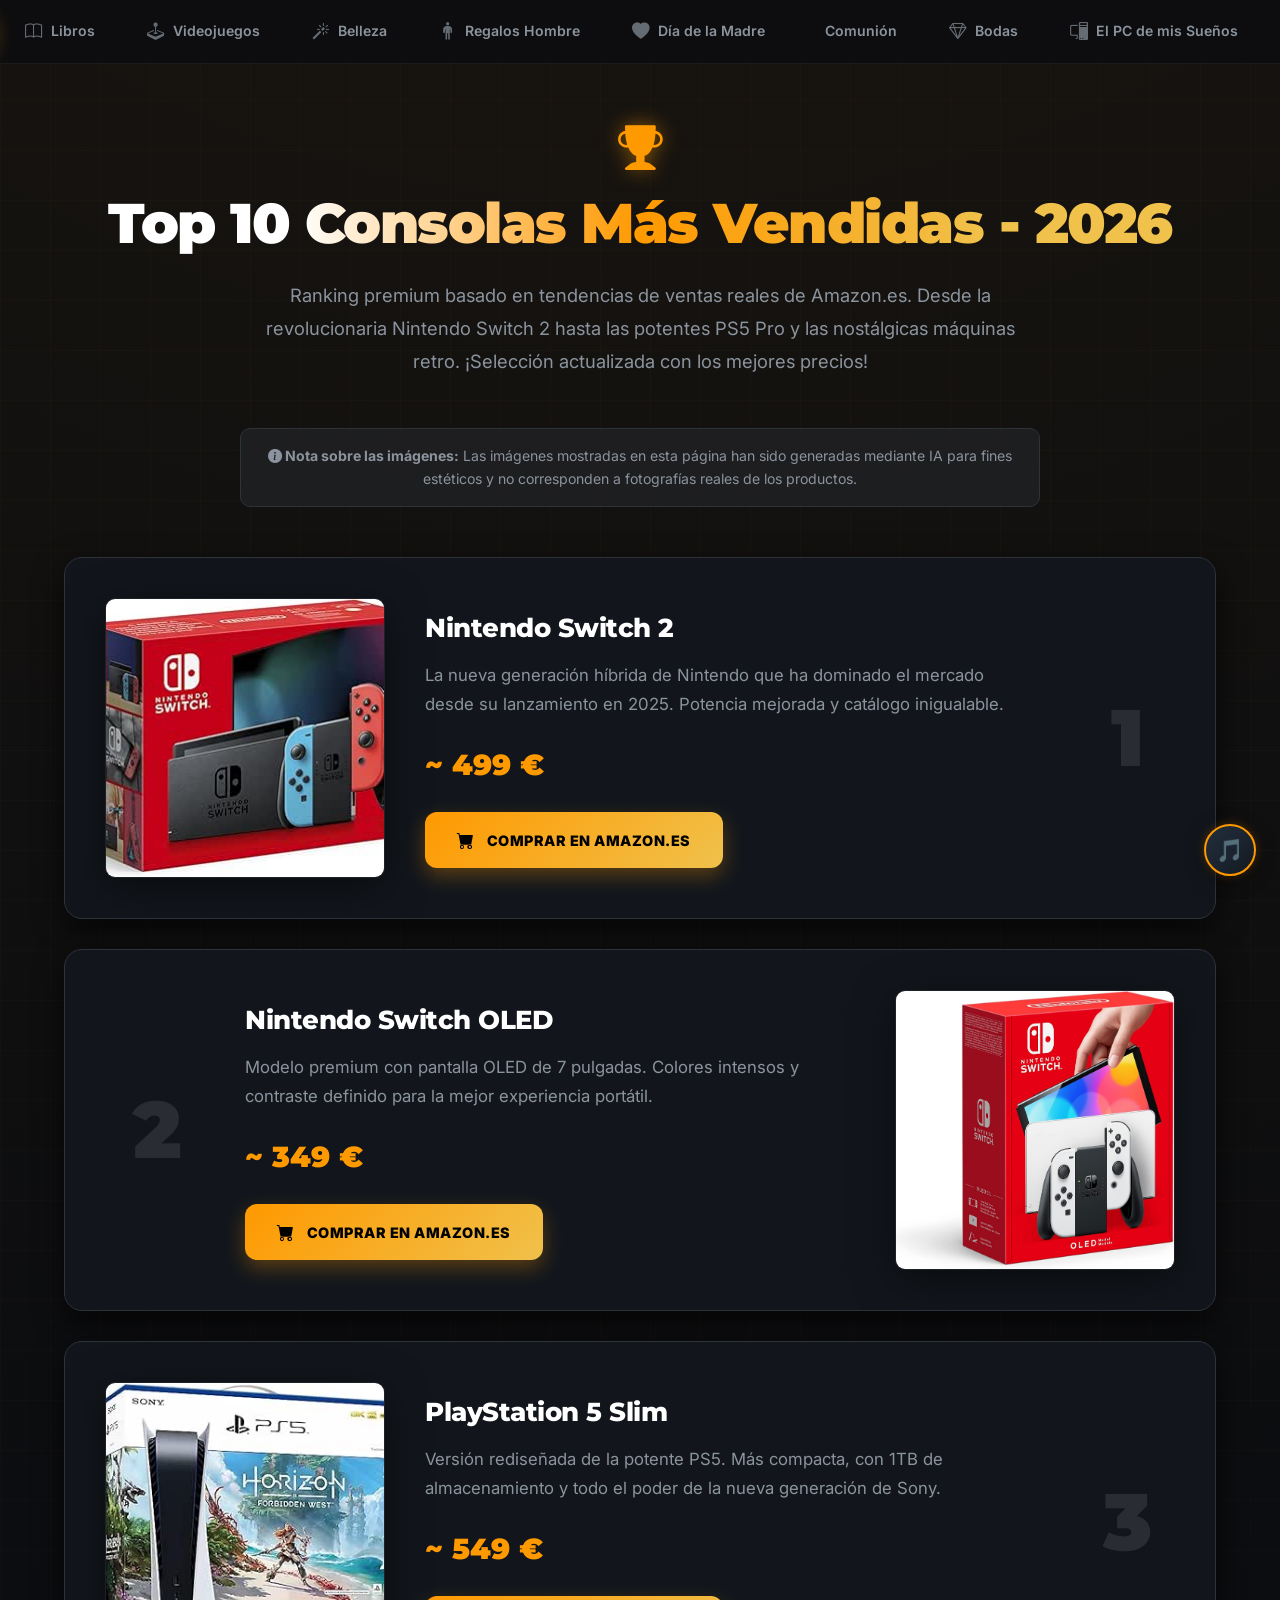
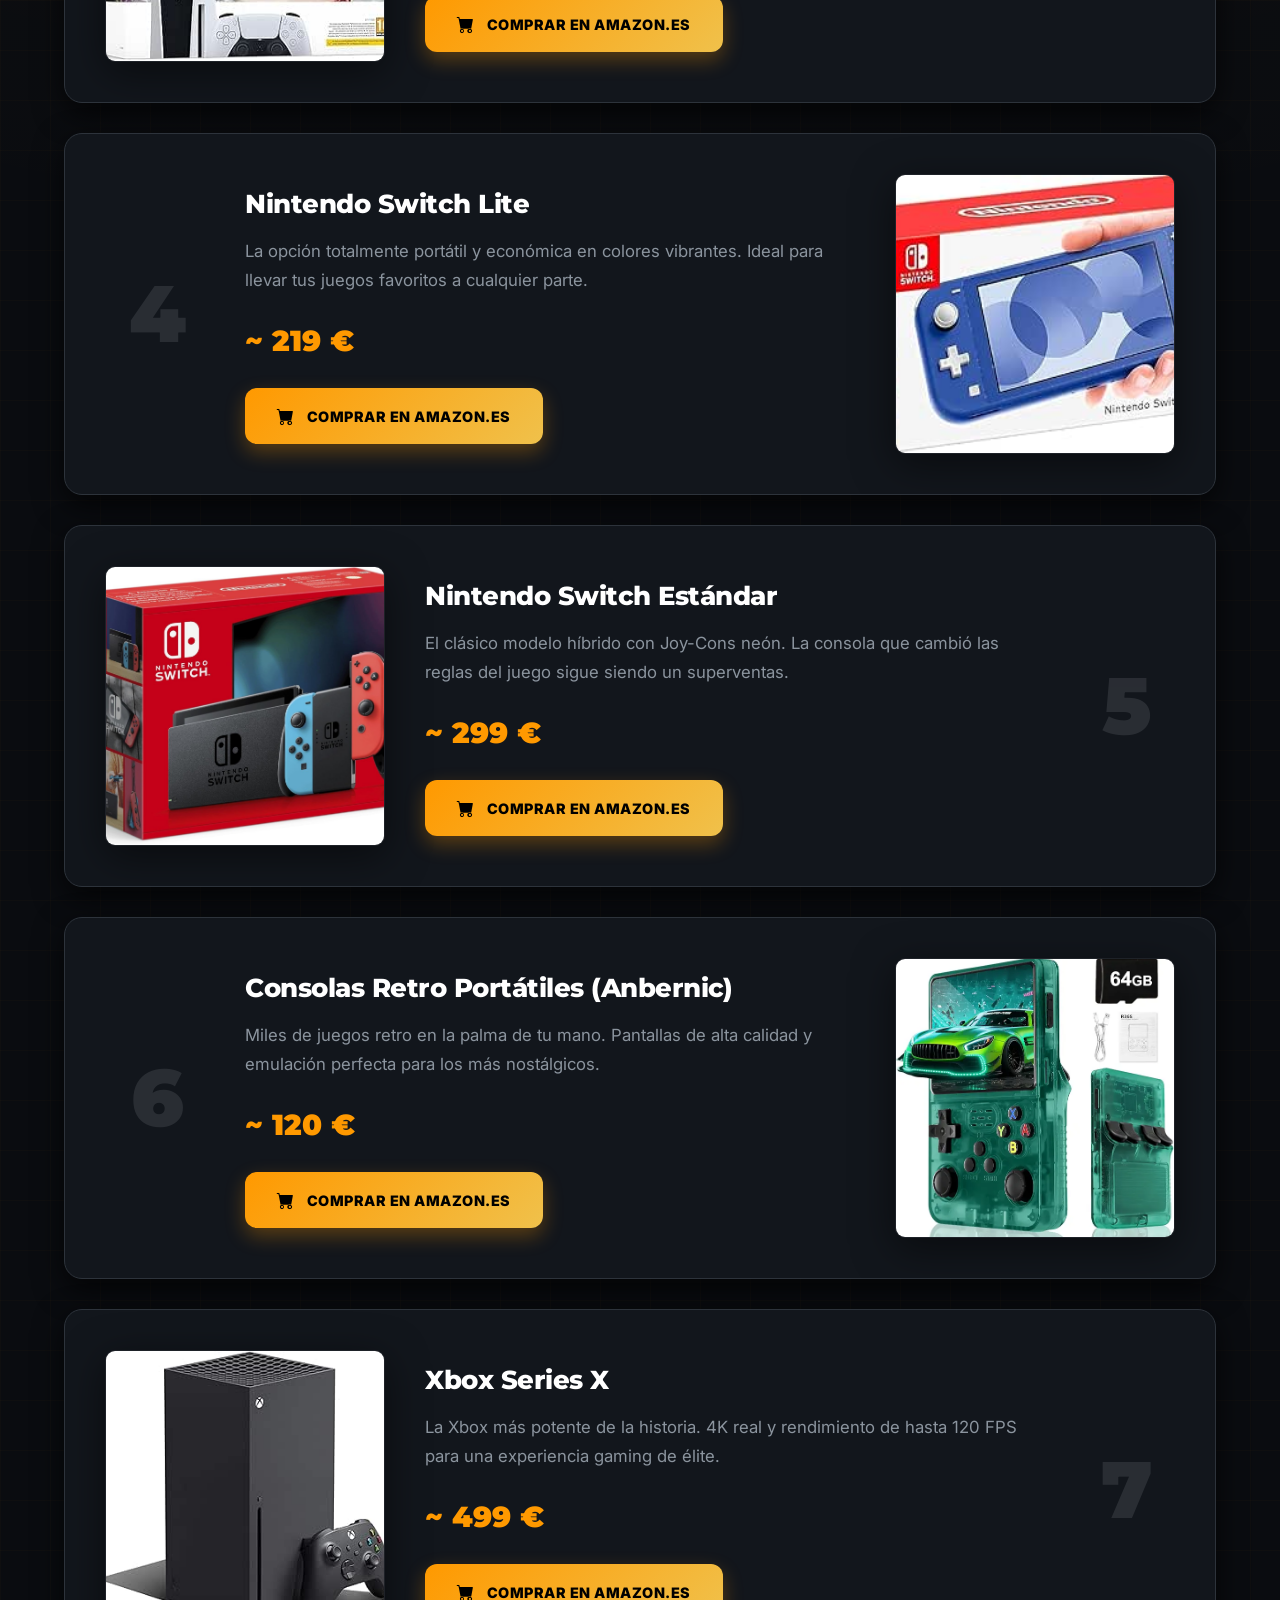
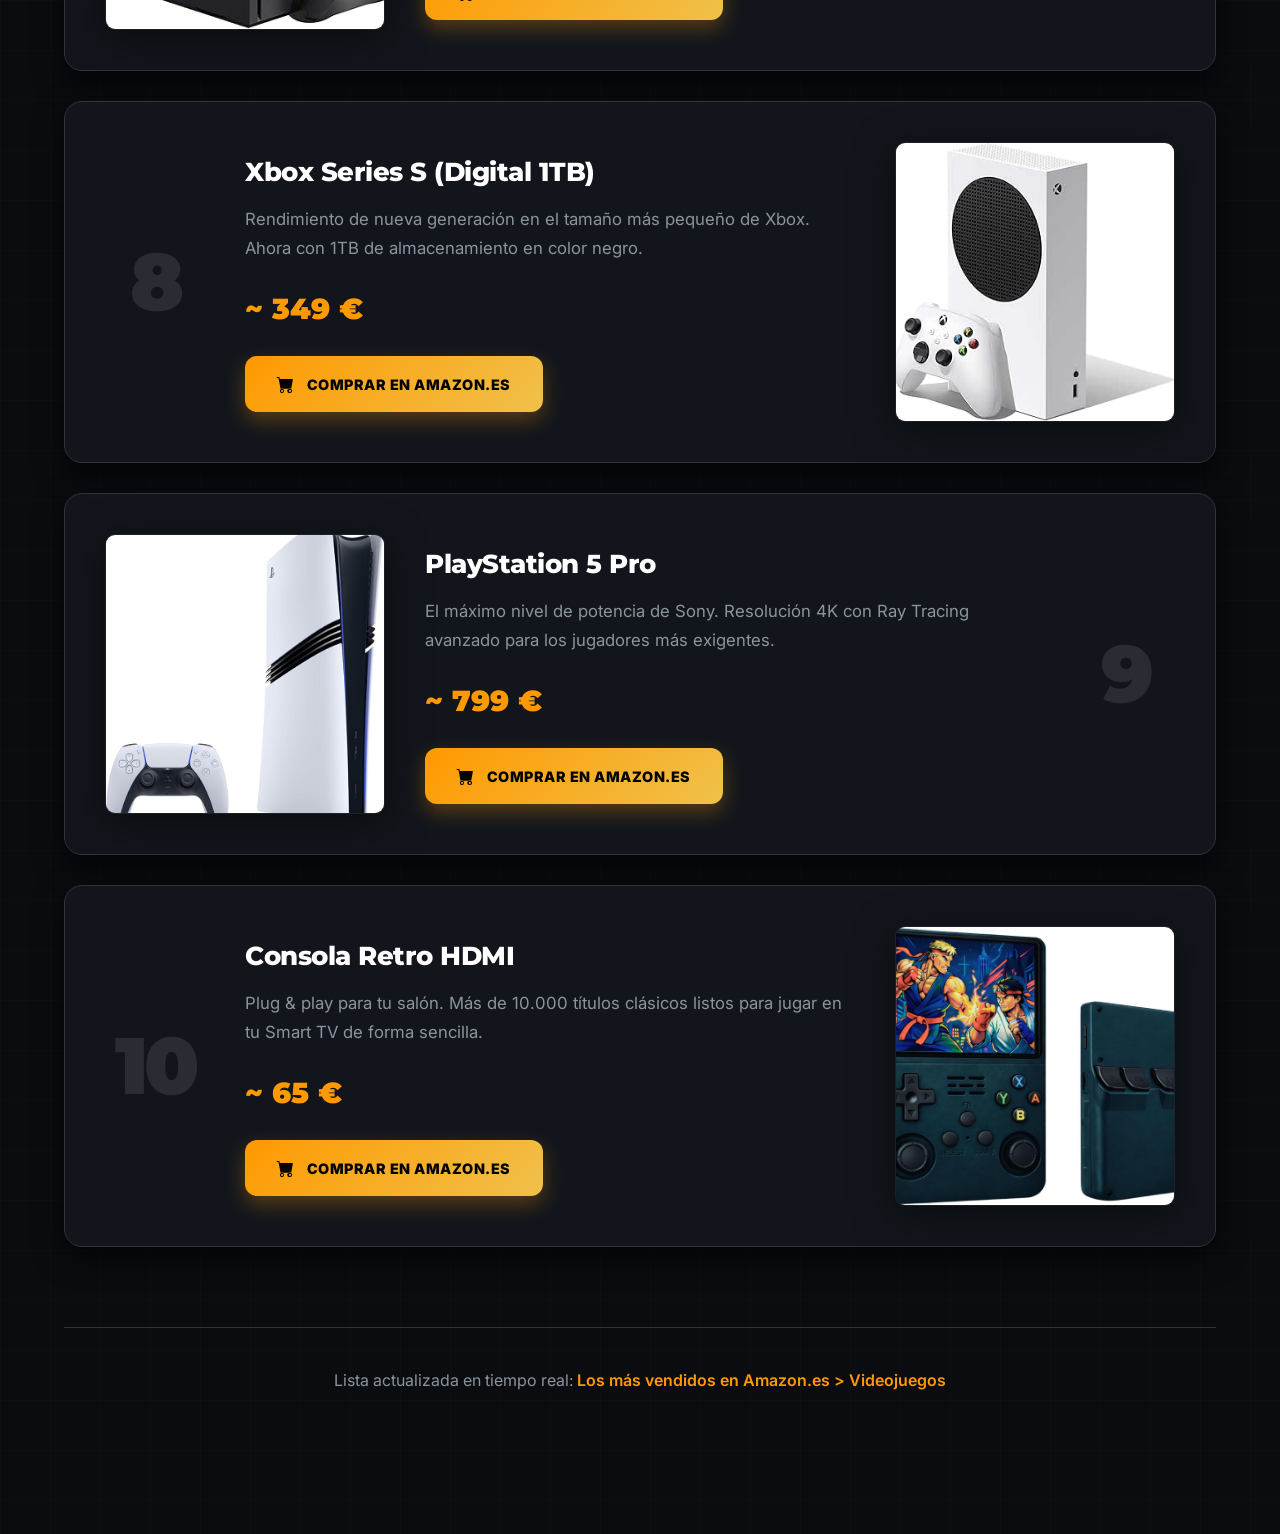
==== commit 7d19fab4: "Add files via upload" ====
--- a/index.html
+++ b/index.html
@@ -28,6 +28,8 @@
         <a href="topmadre.html"><i class="bi bi-heart-fill"></i> Día de la Madre</a>
         <a href="topcomunion.html"><i class="bi bi-church"></i> Comunión</a>
         <a href="topbodas.html"><i class="bi bi-gem"></i> Bodas</a>
+        <a href="pc_suenos.html"><i class="bi bi-pc-display"></i> El PC de mis Sueños</a>
+        <a href="madrestop.html"><i class="bi bi-heart-fill"></i> Top Madres</a>
     </nav>
 
     <div class="container">
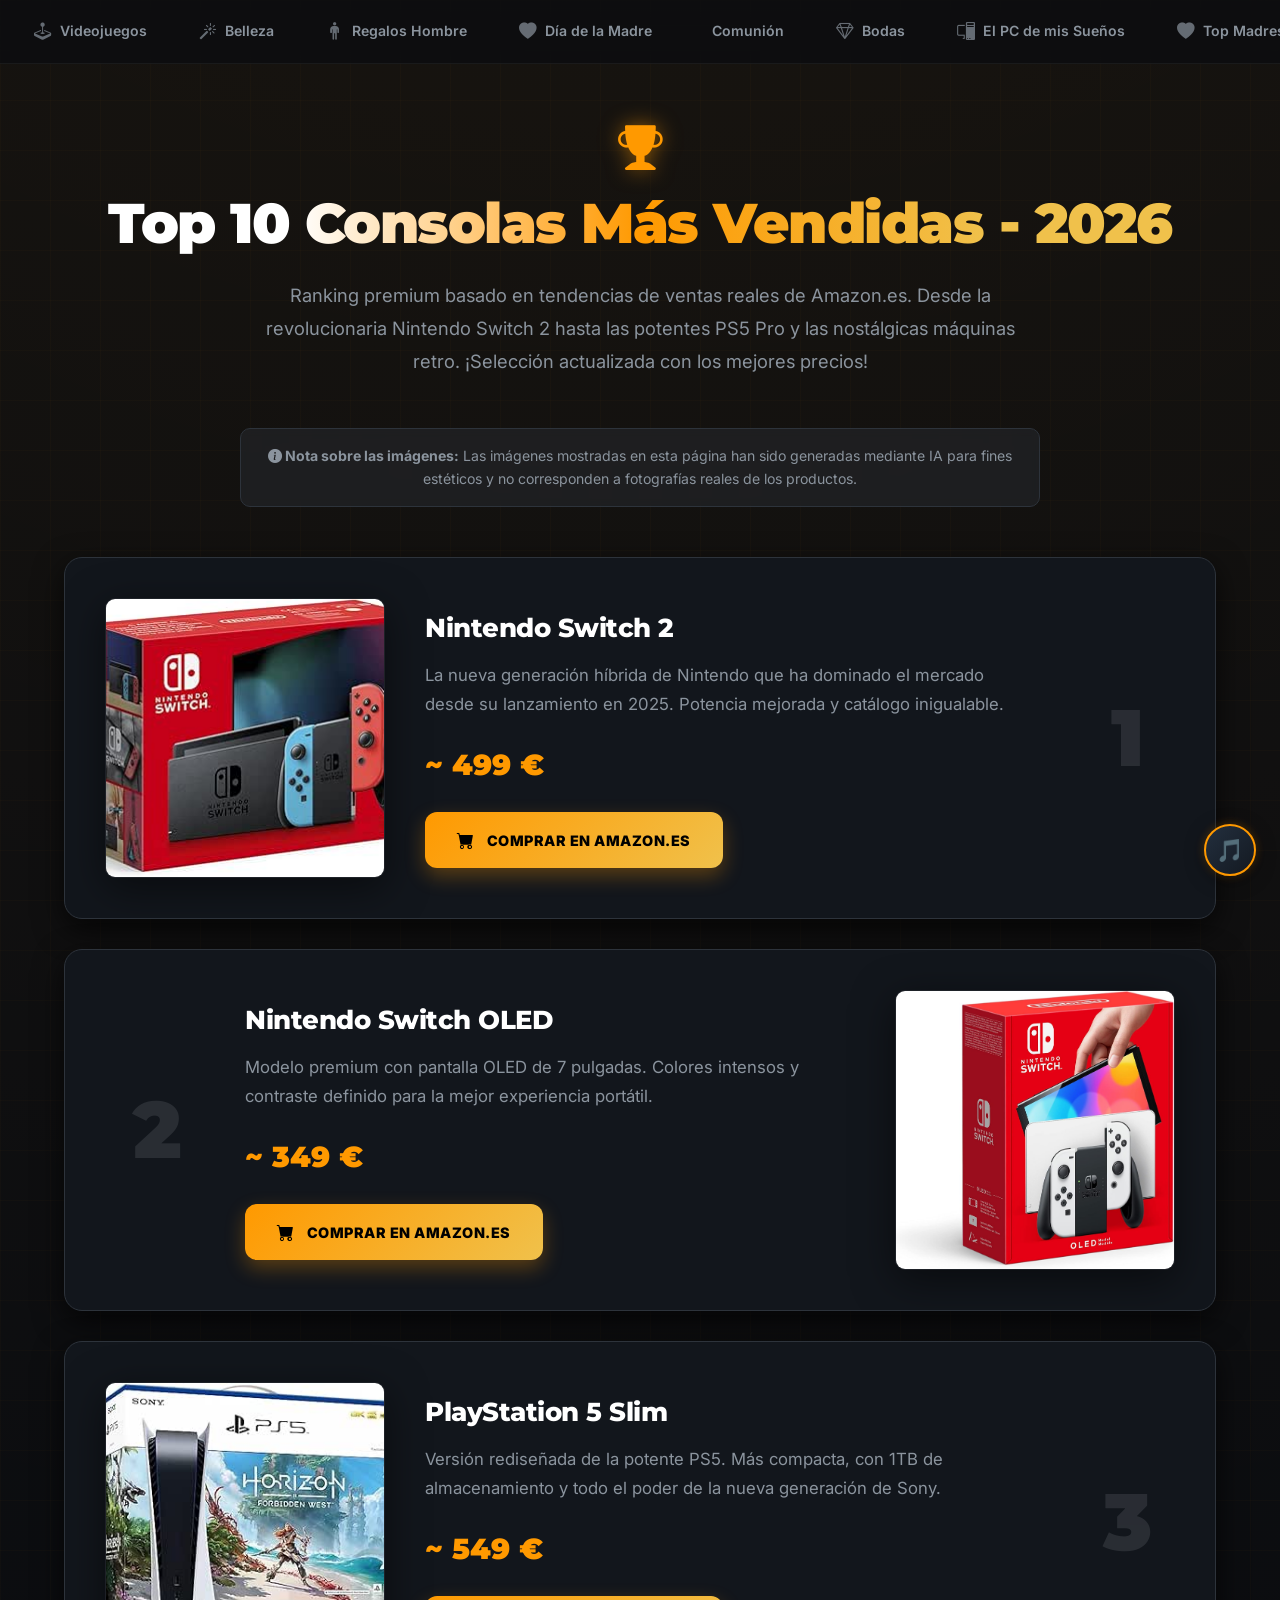
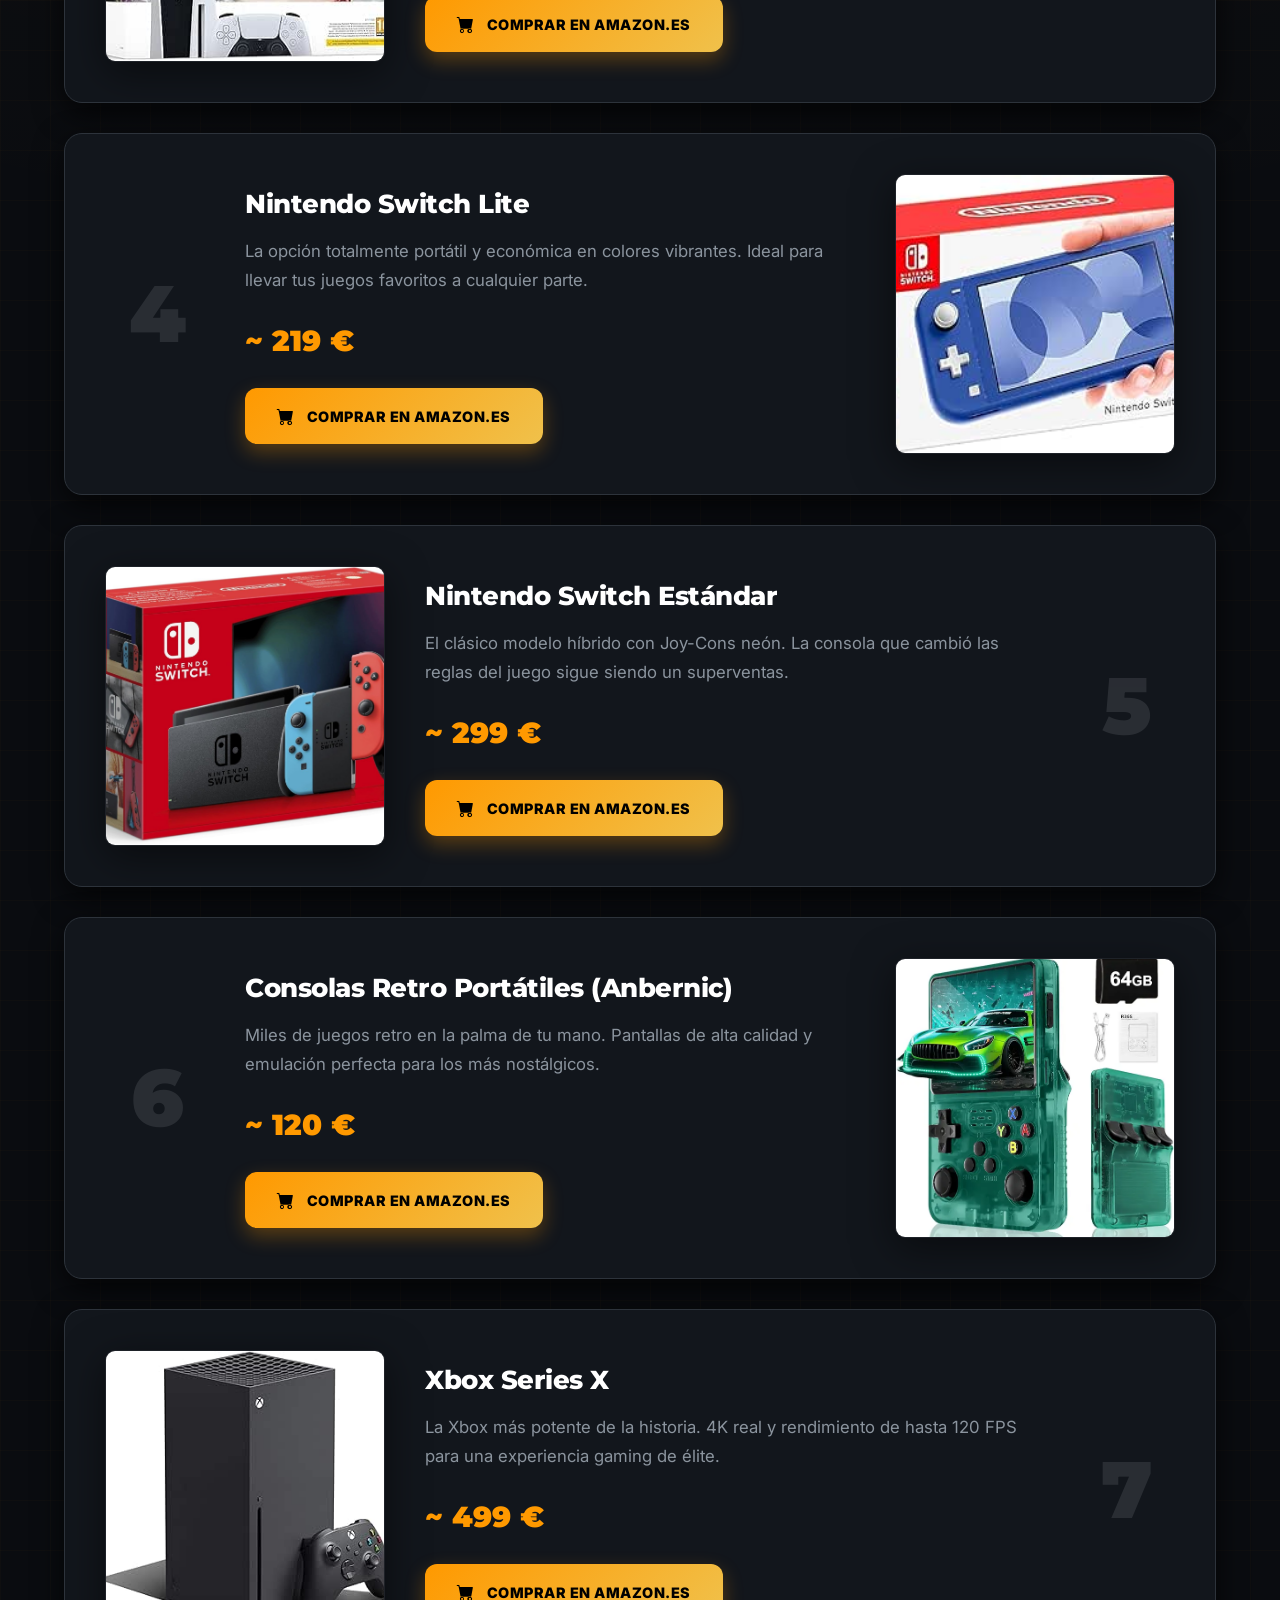
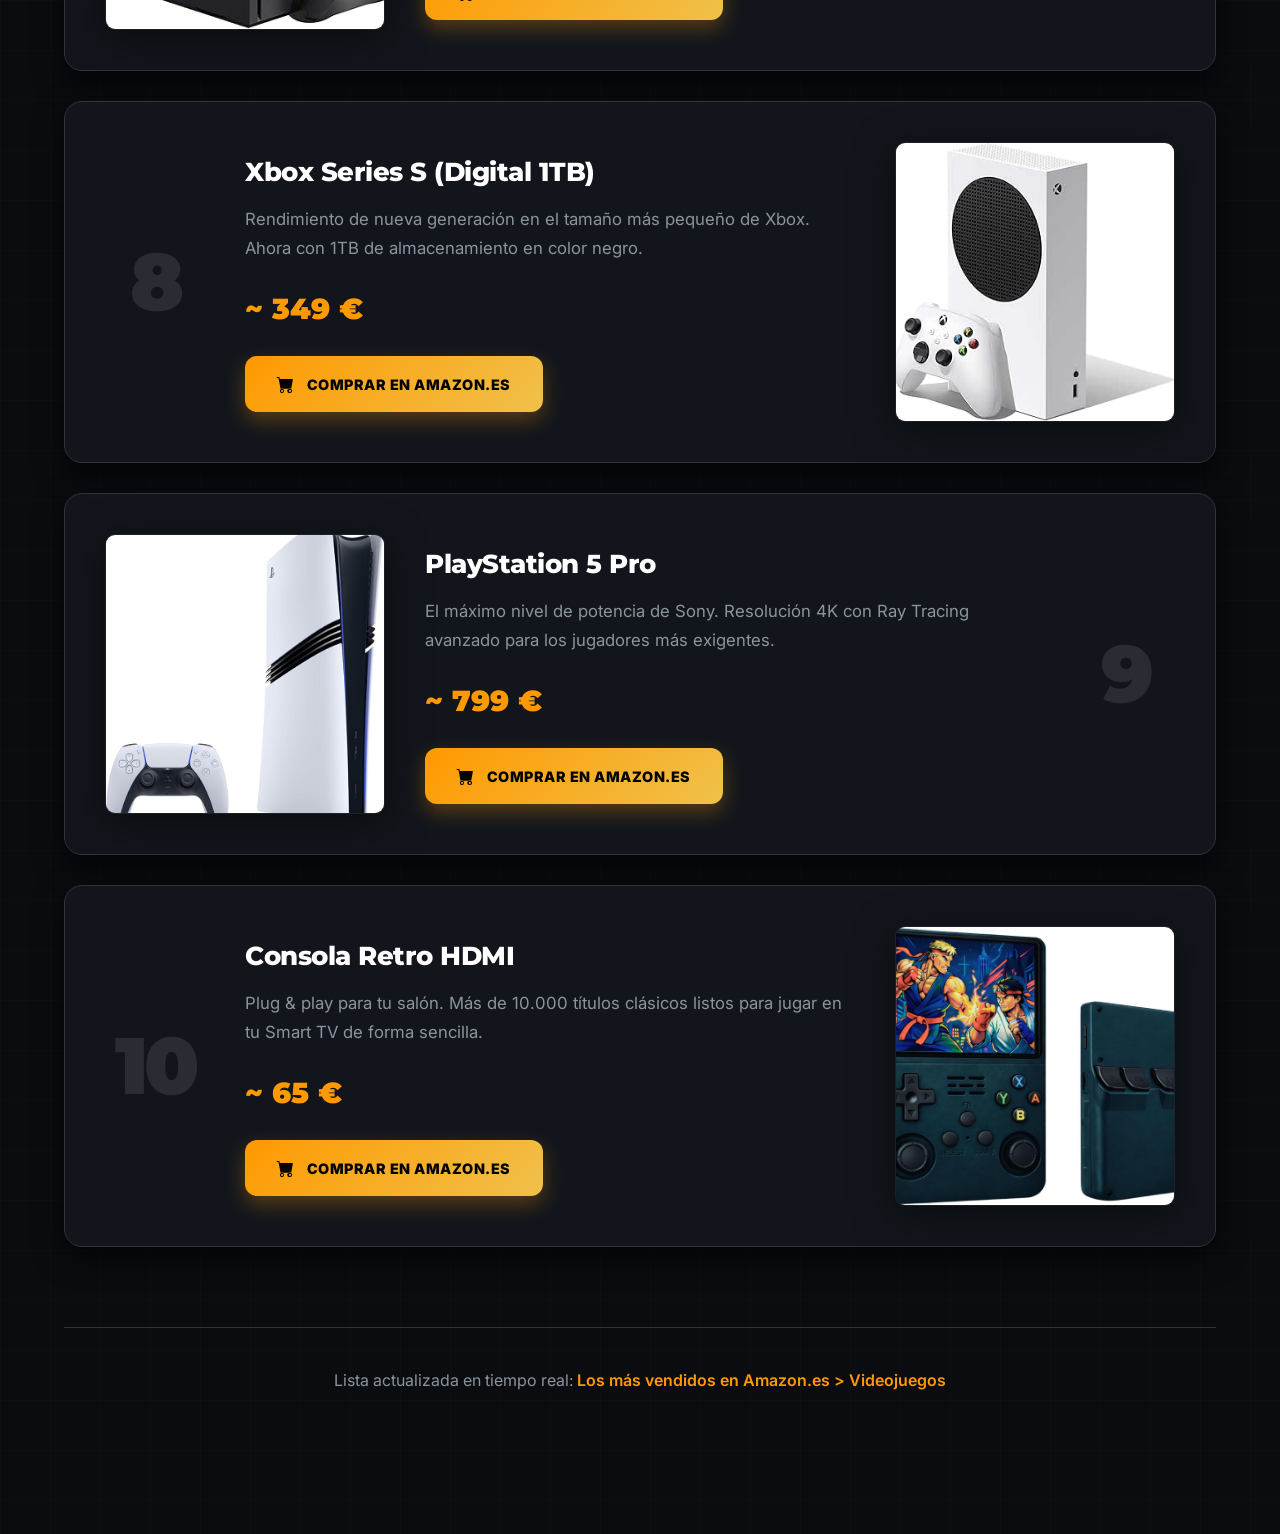
==== commit 07233efb: "Add files via upload" ====
--- a/index.html
+++ b/index.html
@@ -30,6 +30,7 @@
         <a href="topbodas.html"><i class="bi bi-gem"></i> Bodas</a>
         <a href="pc_suenos.html"><i class="bi bi-pc-display"></i> El PC de mis Sueños</a>
         <a href="madrestop.html"><i class="bi bi-heart-fill"></i> Top Madres</a>
+        <a href="https://rioseras007.github.io/alfonsorubio/web/index.html"><i class="bi bi-disc"></i> Disco Patrulla Canina</a>
     </nav>
 
     <div class="container">
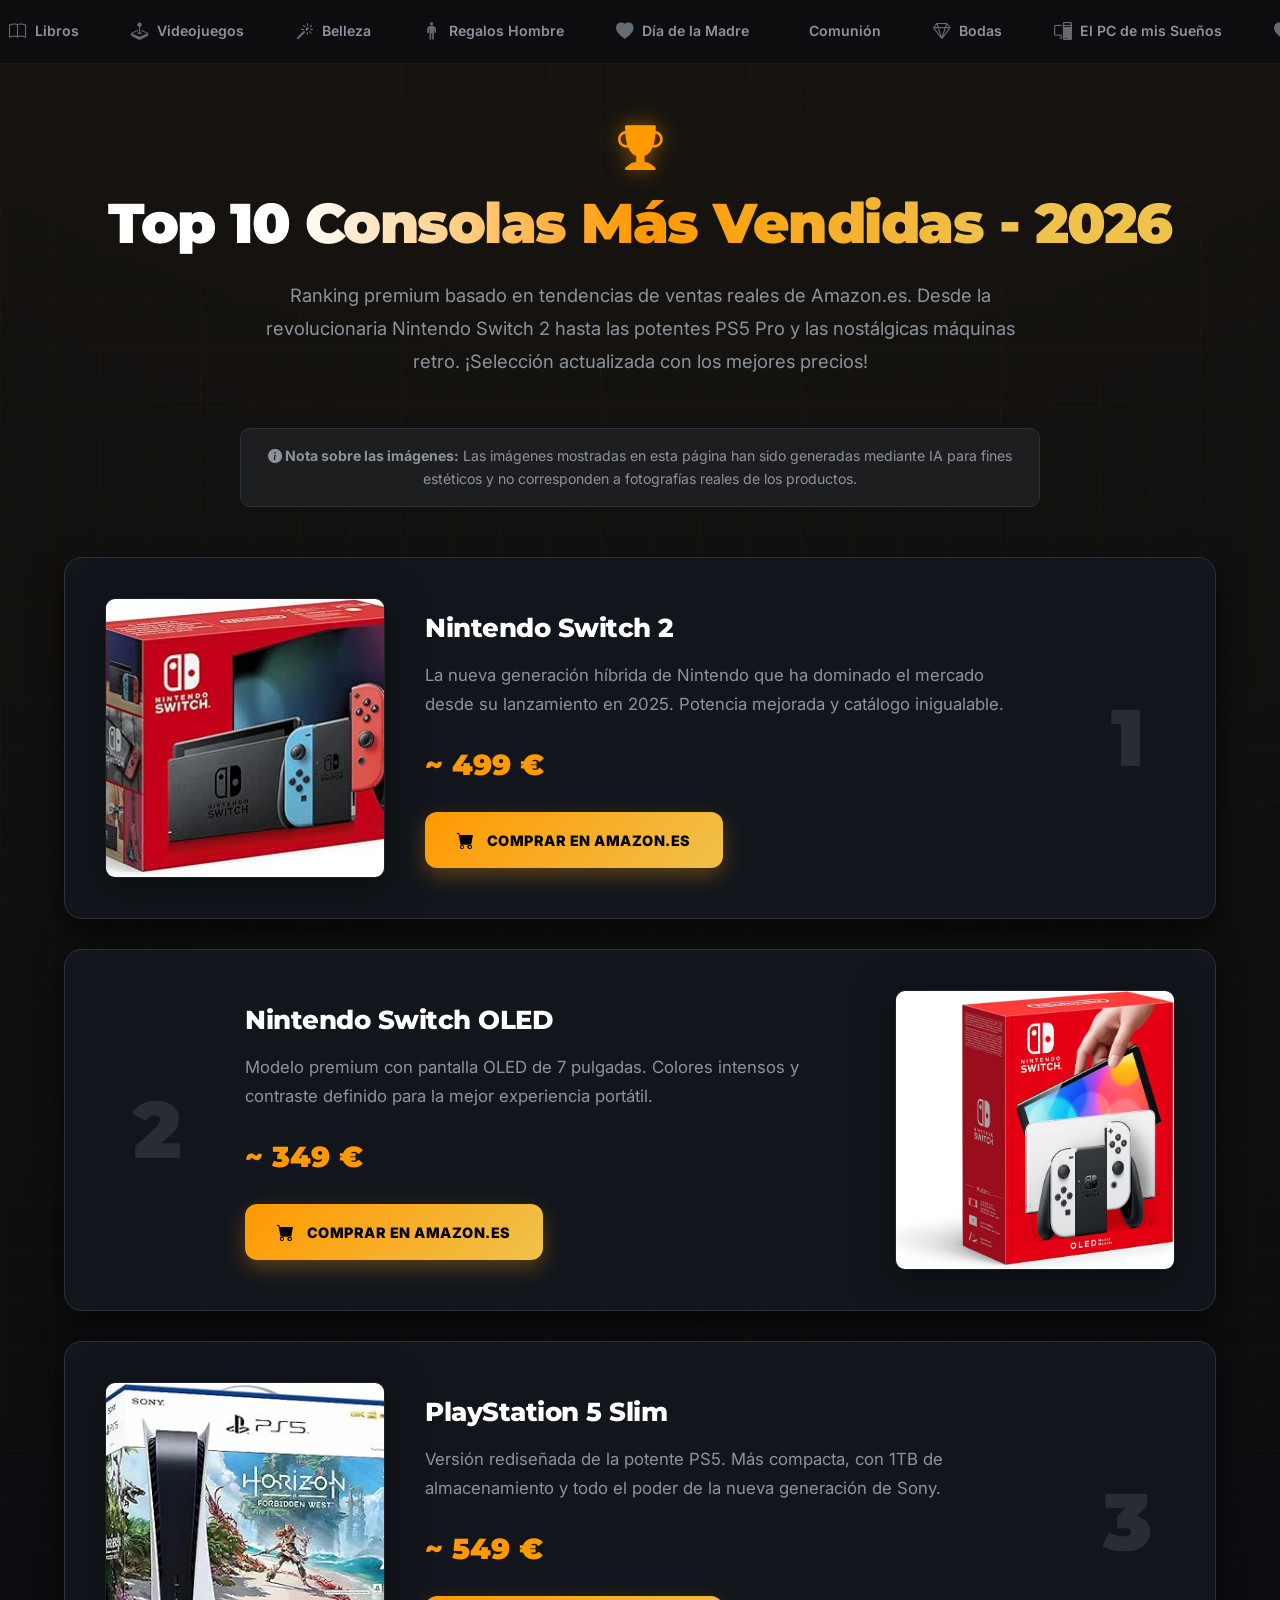
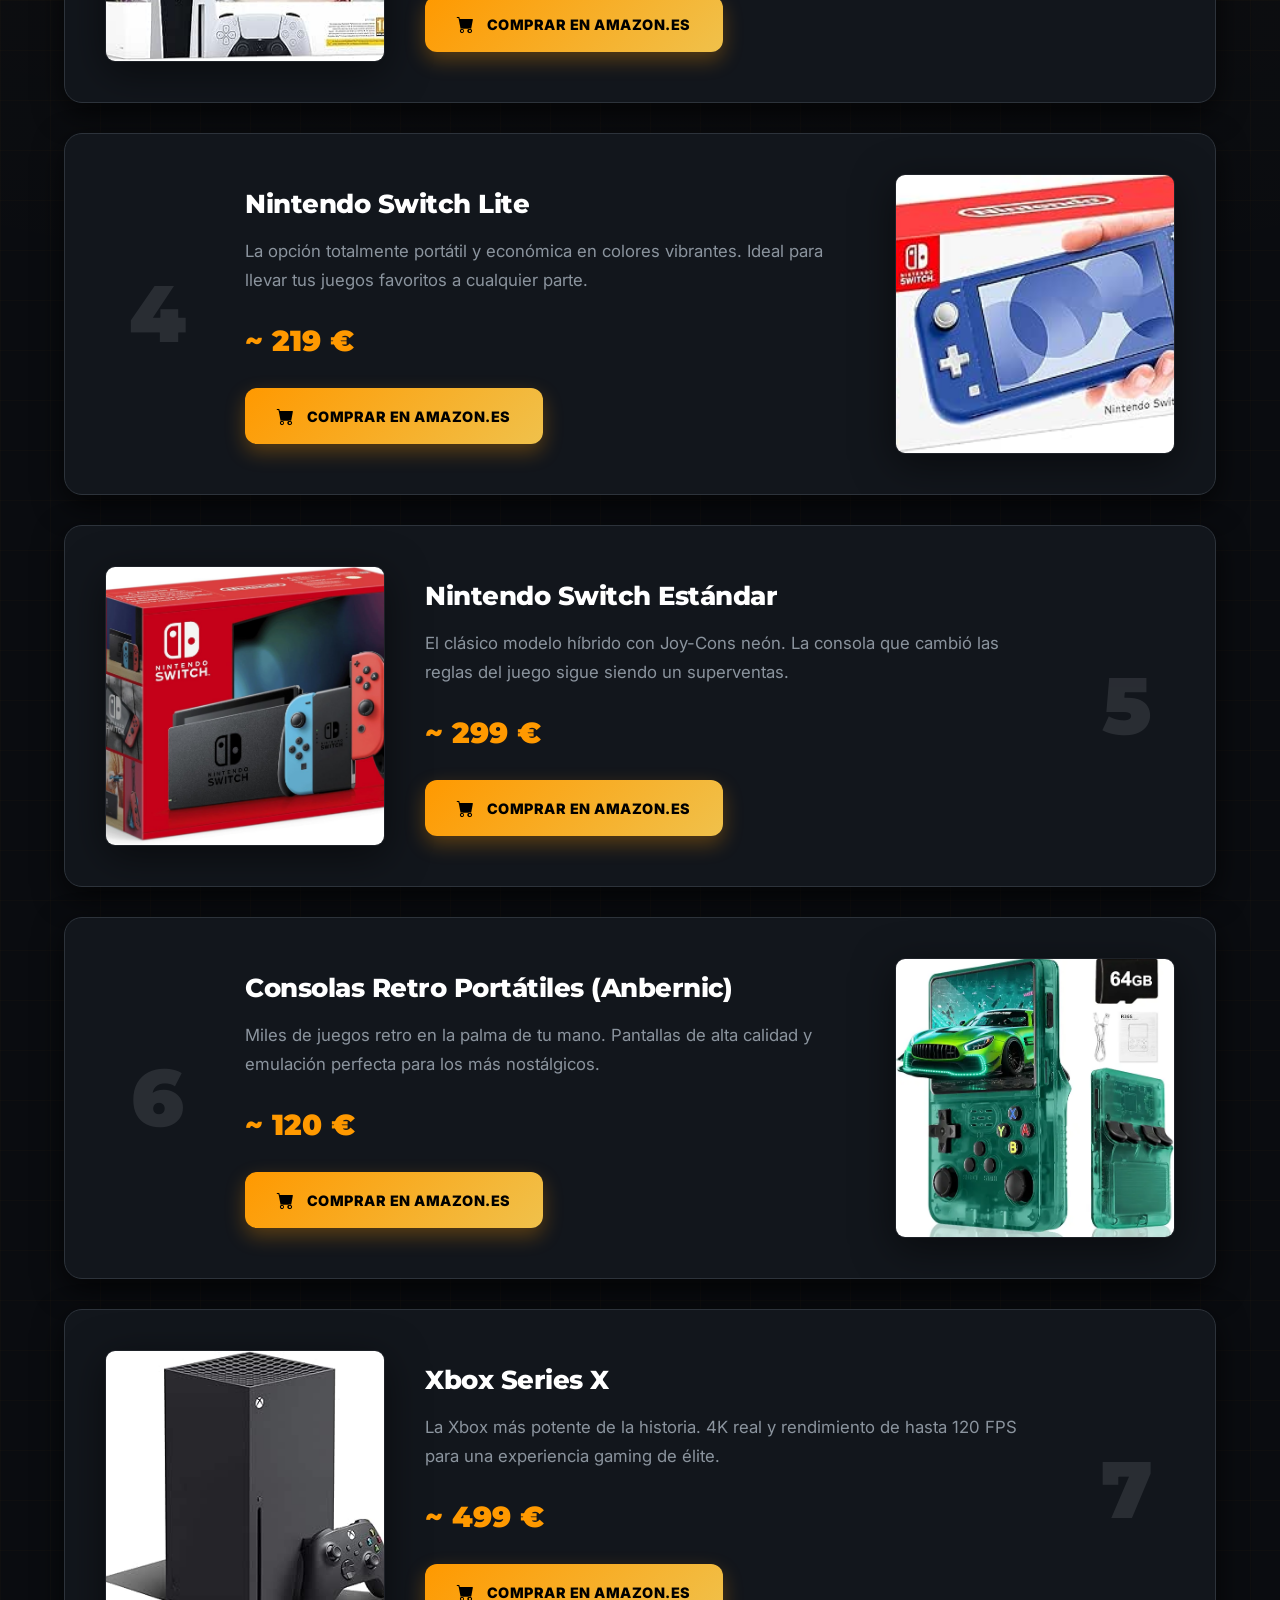
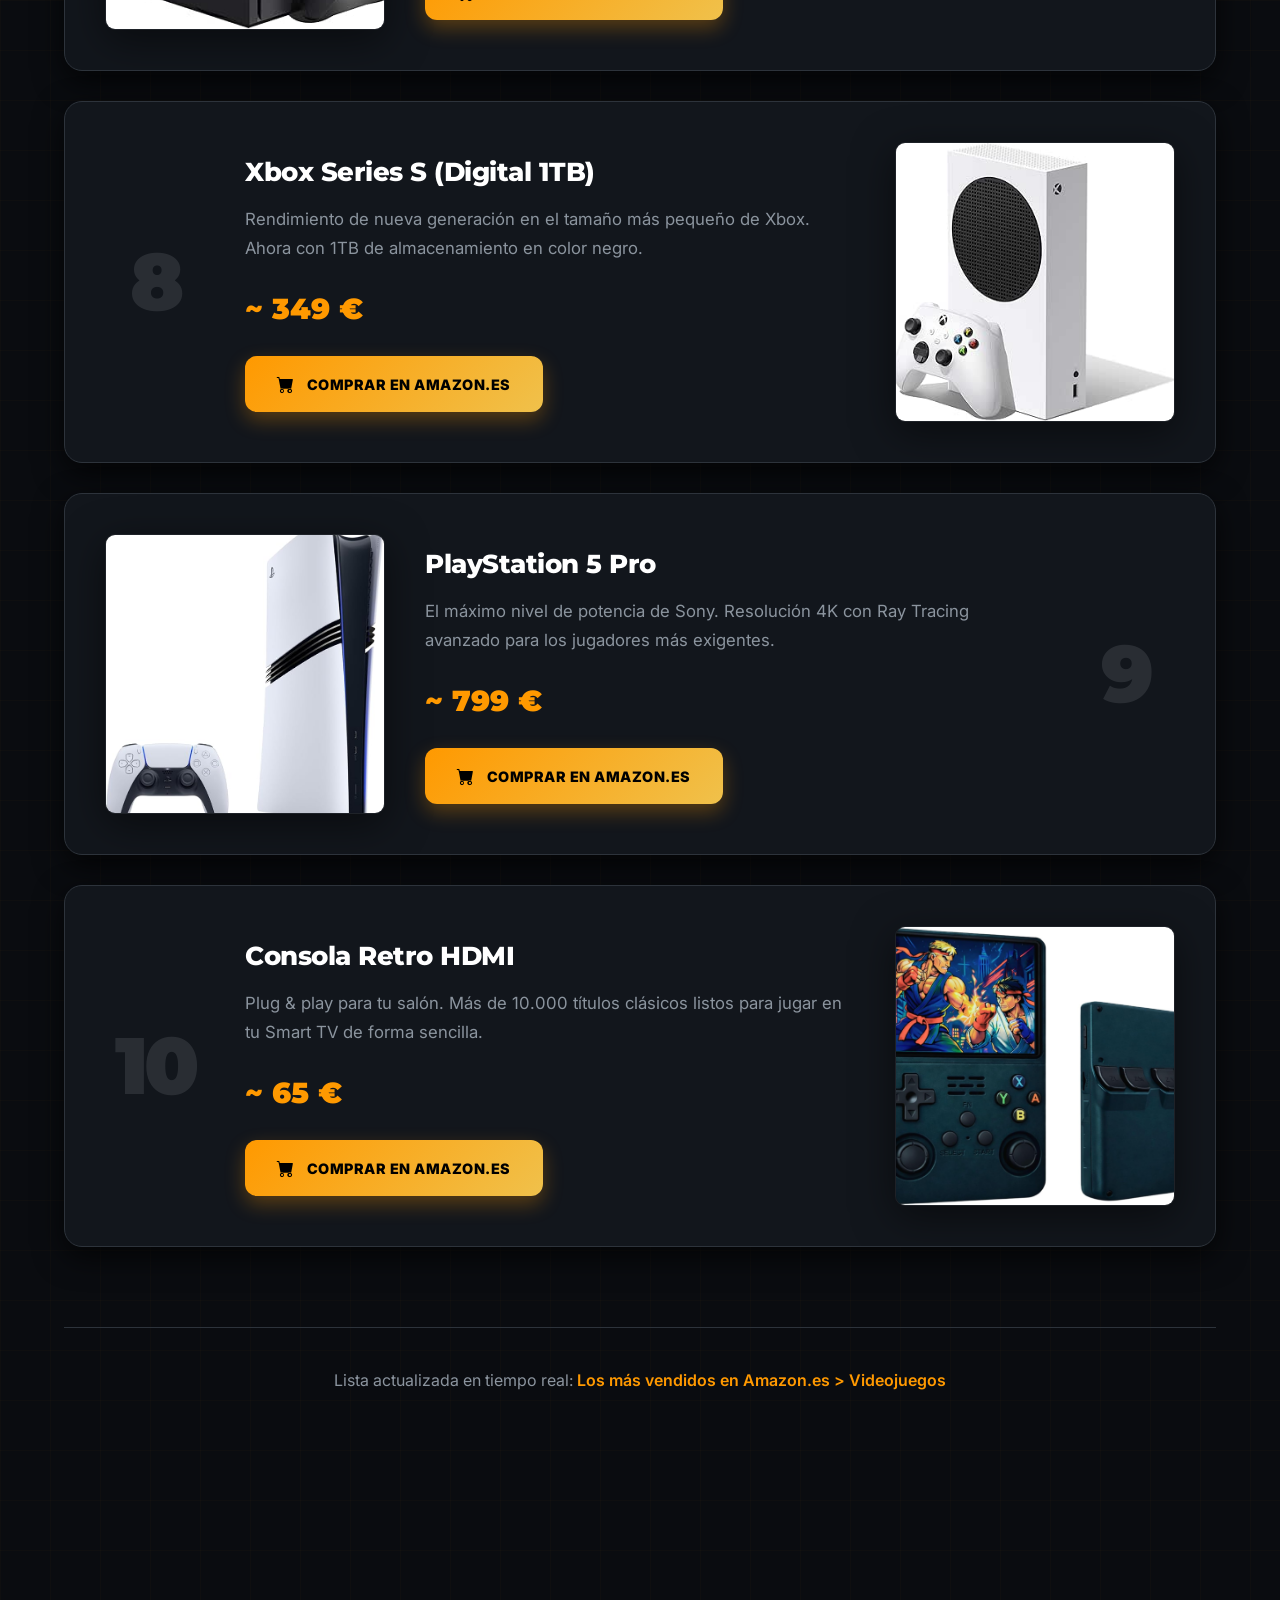
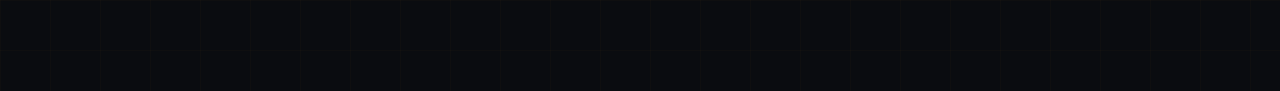
==== commit 4db846f9: "Add files via upload" ====
--- a/index.html
+++ b/index.html
@@ -18,8 +18,9 @@
     <link rel="stylesheet" href="https://cdn.jsdelivr.net/npm/bootstrap-icons@1.11.3/font/bootstrap-icons.min.css">
 </head>
 
-<body>
+<body onmouseover="document.getElementById('musica').style.display = 'inline-block'" onmouseout="document.getElementById('musica').style.display = 'block'">
     <nav class="navbar">
+        <a href="#musica"><i class="bi bi-music-note-beamed"></i> Música de fondo</a>
         <a href="index.html" class="active"><i class="bi bi-controller"></i> Consolas</a>
         <a href="toplibros.html"><i class="bi bi-book"></i> Libros</a>
         <a href="topvideojuegos.html"><i class="bi bi-joystick"></i> Videojuegos</a>
@@ -33,7 +34,7 @@
         <a href="https://rioseras007.github.io/alfonsorubio/web/index.html"><i class="bi bi-disc"></i> Disco Patrulla Canina</a>
     </nav>
 
-    <div class="container">
+    <div class="container" >
         <h1><i class="bi bi-trophy-fill"></i> Top 10 Consolas Más Vendidas - 2026</h1>
         <p class="intro">Ranking premium basado en tendencias de ventas reales de Amazon.es. Desde la revolucionaria Nintendo Switch 2 hasta las potentes PS5 Pro y las nostálgicas máquinas retro. ¡Selección actualizada con los mejores precios!</p>
 
@@ -151,10 +152,13 @@
             <img src="retro.jpg" alt="Retro HDMI">
         </div>
 
-        <p class="footer-info">Lista actualizada en tiempo real: <a href="https://www.amazon.es/gp/bestsellers/videogames" target="_blank">Los más vendidos en Amazon.es > Videojuegos</a></p>
+        <p class="footer-info" >Lista actualizada en tiempo real: <a href="https://www.amazon.es/gp/bestsellers/videogames" target="_blank">Los más vendidos en Amazon.es > Videojuegos</a></p>
     </div>
     
-    <script src="audio.js"></script>
+   
+
+    <div class="musica" id="musica"><iframe data-testid="embed-iframe" style="border-radius:12px" src="https://open.spotify.com/embed/playlist/2kd9EaOzjDmbjCxVRzarE6?utm_source=generator&theme=0" width="320px" height="150px" frameBorder="0" allowfullscreen=""  display="none" allow="autoplay; clipboard-write; encrypted-media; fullscreen; picture-in-picture"
+         loading="lazy"></iframe></div>
 </body>
 
 </html>
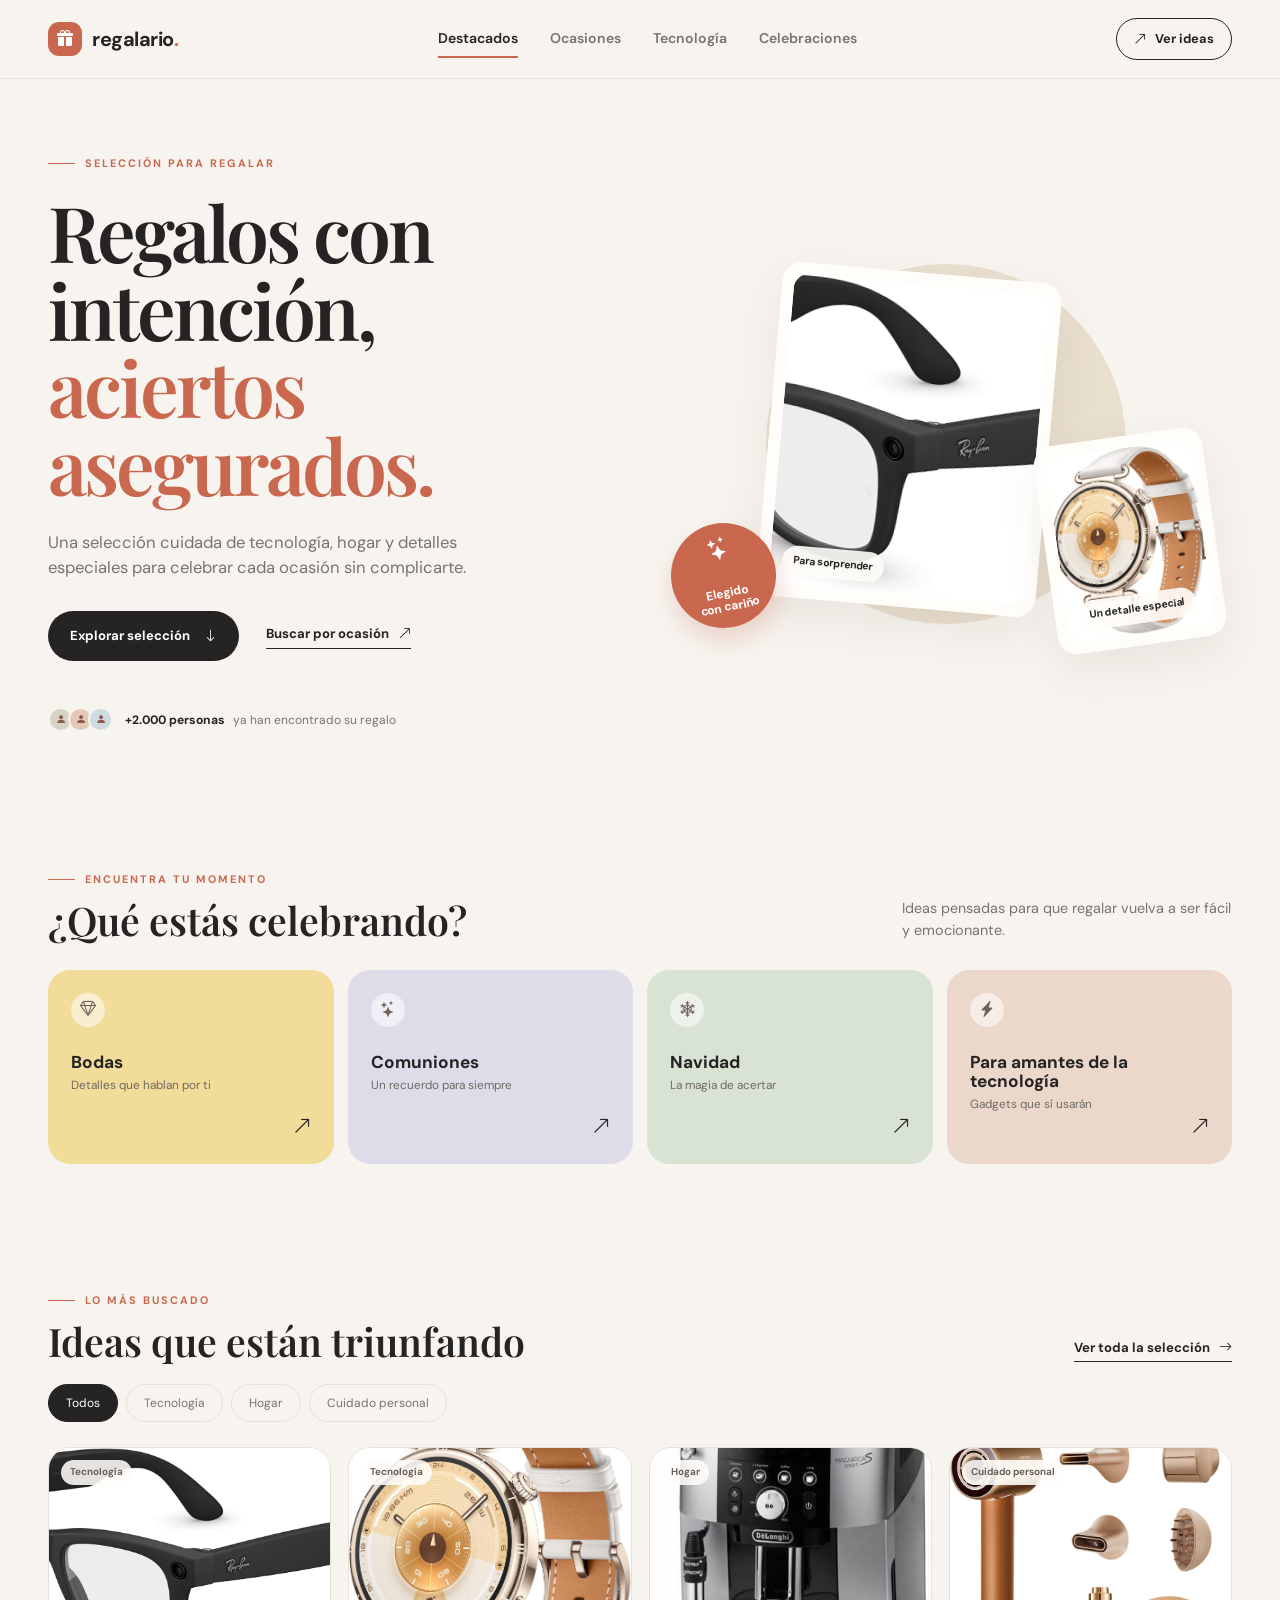
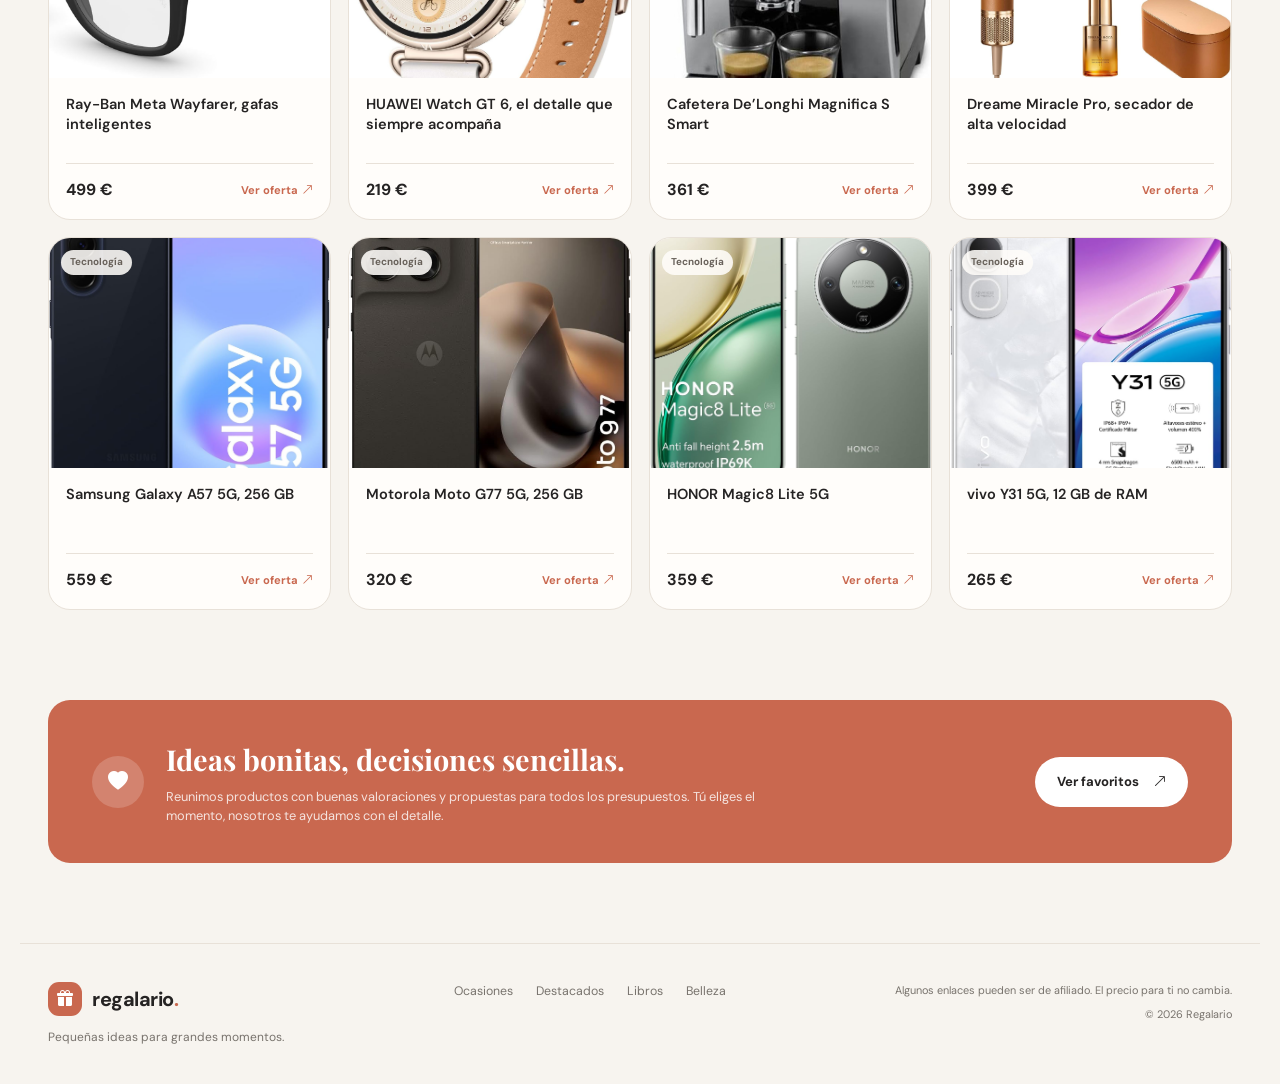
==== commit 5f02c7d8: "Unifica el diseño de la web de regalos" ====
--- a/index.html
+++ b/index.html
@@ -1,164 +1,32 @@
-<!DOCTYPE html>
+<!doctype html>
 <html lang="es">
-
 <head>
-    <meta charset="UTF-8">
-    <meta name="viewport" content="width=device-width, initial-scale=1.0">
-    <title>Top 10 Consolas Más Vendidas en Amazon España - 2026 🎮</title>
-    <meta name="description" content="Descubre el top 10 de consolas más vendidas en Amazon España en 2026. Nintendo Switch, PS5, Xbox y más. Encuentra los mejores precios y ofertas." />
-    <meta property="og:type" content="website" />
-    <meta property="og:url" content="https://rioseras007.github.io/Amazon/index.html" />
-    <meta property="og:title" content="Top 10 Consolas Más Vendidas en Amazon España - 2026 🎮" />
-    <meta property="og:description" content="Descubre el top 10 de consolas más vendidas en Amazon España. Nintendo Switch, PS5, Xbox y más." />
-    <link rel="canonical" href="https://rioseras007.github.io/Amazon/index.html" />
-    
-    <!-- Design System & Icons -->
-    <link rel="stylesheet" href="style.css">
-    <link rel="stylesheet" href="audio_styles.css">
-    <link rel="stylesheet" href="https://cdn.jsdelivr.net/npm/bootstrap-icons@1.11.3/font/bootstrap-icons.min.css">
+  <meta charset="UTF-8">
+  <meta name="viewport" content="width=device-width, initial-scale=1.0">
+  <meta name="description" content="Ideas de regalos tecnológicos y originales para bodas, comuniones, Navidad y momentos especiales. Descubre nuestra selección y compra en Amazon.">
+  <meta name="theme-color" content="#f7f4ef">
+  <title>Regalario | Ideas que aciertan</title>
+  <link rel="preconnect" href="https://fonts.googleapis.com">
+  <link rel="preconnect" href="https://fonts.gstatic.com" crossorigin>
+  <link href="https://fonts.googleapis.com/css2?family=DM+Sans:wght@400;500;600;700&family=Playfair+Display:wght@600;700&display=swap" rel="stylesheet">
+  <link rel="stylesheet" href="home.css">
+  <link rel="stylesheet" href="https://cdn.jsdelivr.net/npm/bootstrap-icons@1.11.3/font/bootstrap-icons.min.css">
 </head>
-
-<body onmouseover="document.getElementById('musica').style.display = 'inline-block'" onmouseout="document.getElementById('musica').style.display = 'block'">
-    <nav class="navbar">
-        <a href="#musica"><i class="bi bi-music-note-beamed"></i> Música de fondo</a>
-        <a href="index.html" class="active"><i class="bi bi-controller"></i> Consolas</a>
-        <a href="toplibros.html"><i class="bi bi-book"></i> Libros</a>
-        <a href="topvideojuegos.html"><i class="bi bi-joystick"></i> Videojuegos</a>
-        <a href="topbelleza.html"><i class="bi bi-magic"></i> Belleza</a>
-        <a href="topregalos_hombre.html"><i class="bi bi-person-standing"></i> Regalos Hombre</a>
-        <a href="topmadre.html"><i class="bi bi-heart-fill"></i> Día de la Madre</a>
-        <a href="topcomunion.html"><i class="bi bi-church"></i> Comunión</a>
-        <a href="topbodas.html"><i class="bi bi-gem"></i> Bodas</a>
-        <a href="pc_suenos.html"><i class="bi bi-pc-display"></i> El PC de mis Sueños</a>
-        <a href="madrestop.html"><i class="bi bi-heart-fill"></i> Top Madres</a>
-        <a href="https://rioseras007.github.io/alfonsorubio/web/index.html"><i class="bi bi-disc"></i> Disco Patrulla Canina</a>
-    </nav>
-
-    <div class="container" >
-        <h1><i class="bi bi-trophy-fill"></i> Top 10 Consolas Más Vendidas - 2026</h1>
-        <p class="intro">Ranking premium basado en tendencias de ventas reales de Amazon.es. Desde la revolucionaria Nintendo Switch 2 hasta las potentes PS5 Pro y las nostálgicas máquinas retro. ¡Selección actualizada con los mejores precios!</p>
-
-        <div class="disclaimer-notice">
-            <strong><i class="bi bi-info-circle-fill"></i> Nota sobre las imágenes:</strong> Las imágenes mostradas en esta página han sido generadas mediante IA para fines estéticos y no corresponden a fotografías reales de los productos.
-        </div>
-
-        <div class="top-item">
-            <div class="number">1</div>
-            <div class="content">
-                <h2 class="title">Nintendo Switch 2</h2>
-                <p class="desc">La nueva generación híbrida de Nintendo que ha dominado el mercado desde su lanzamiento en 2025. Potencia mejorada y catálogo inigualable.</p>
-                <p class="price">~ 499 €</p>
-                <a href="https://amzn.to/4sGVs2a" class="buy-btn" target="_blank"><i class="bi bi-cart-fill"></i> Comprar en Amazon.es</a>
-            </div>
-            <img src="switch2.jpg" alt="Nintendo Switch 2">
-        </div>
-
-        <div class="top-item">
-            <div class="number">2</div>
-            <div class="content">
-                <h2 class="title">Nintendo Switch OLED</h2>
-                <p class="desc">Modelo premium con pantalla OLED de 7 pulgadas. Colores intensos y contraste definido para la mejor experiencia portátil.</p>
-                <p class="price">~ 349 €</p>
-                <a href="https://amzn.to/410ecOj" class="buy-btn" target="_blank"><i class="bi bi-cart-fill"></i> Comprar en Amazon.es</a>
-            </div>
-            <img src="blanca.jpg" alt="Nintendo Switch OLED">
-        </div>
-
-        <div class="top-item">
-            <div class="number">3</div>
-            <div class="content">
-                <h2 class="title">PlayStation 5 Slim</h2>
-                <p class="desc">Versión rediseñada de la potente PS5. Más compacta, con 1TB de almacenamiento y todo el poder de la nueva generación de Sony.</p>
-                <p class="price">~ 549 €</p>
-                <a href="https://www.amazon.es/PlayStation5-Consola-Digital-Edition/dp/B0B11RR7TC" class="buy-btn" target="_blank"><i class="bi bi-cart-fill"></i> Comprar en Amazon.es</a>
-            </div>
-            <img src="ps5.jpg" alt="PlayStation 5 Slim">
-        </div>
-
-        <div class="top-item">
-            <div class="number">4</div>
-            <div class="content">
-                <h2 class="title">Nintendo Switch Lite</h2>
-                <p class="desc">La opción totalmente portátil y económica en colores vibrantes. Ideal para llevar tus juegos favoritos a cualquier parte.</p>
-                <p class="price">~ 219 €</p>
-                <a href="https://www.amazon.es/Nintendo-Switch-Lite-Blue/dp/B092VT1JGD" class="buy-btn" target="_blank"><i class="bi bi-cart-fill"></i> Comprar en Amazon.es</a>
-            </div>
-            <img src="switchlite.jpg" alt="Nintendo Switch Lite">
-        </div>
-
-        <div class="top-item">
-            <div class="number">5</div>
-            <div class="content">
-                <h2 class="title">Nintendo Switch Estándar</h2>
-                <p class="desc">El clásico modelo híbrido con Joy-Cons neón. La consola que cambió las reglas del juego sigue siendo un superventas.</p>
-                <p class="price">~ 299 €</p>
-                <a href="https://amzn.to/4lAK0mv" class="buy-btn" target="_blank"><i class="bi bi-cart-fill"></i> Comprar en Amazon.es</a>
-            </div>
-            <img src="switchneon.jpg" alt="Nintendo Switch Neón">
-        </div>
-
-        <div class="top-item">
-            <div class="number">6</div>
-            <div class="content">
-                <h2 class="title">Consolas Retro Portátiles (Anbernic)</h2>
-                <p class="desc">Miles de juegos retro en la palma de tu mano. Pantallas de alta calidad y emulación perfecta para los más nostálgicos.</p>
-                <p class="price">~ 120 €</p>
-                <a href="https://www.amazon.es/s?k=consola+retro+r36s" class="buy-btn" target="_blank"><i class="bi bi-cart-fill"></i> Comprar en Amazon.es</a>
-            </div>
-            <img src="amberni.webp" alt="Consola Retro">
-        </div>
-
-        <div class="top-item">
-            <div class="number">7</div>
-            <div class="content">
-                <h2 class="title">Xbox Series X</h2>
-                <p class="desc">La Xbox más potente de la historia. 4K real y rendimiento de hasta 120 FPS para una experiencia gaming de élite.</p>
-                <p class="price">~ 499 €</p>
-                <a href="https://amzn.to/4lq9Cm7" class="buy-btn" target="_blank"><i class="bi bi-cart-fill"></i> Comprar en Amazon.es</a>
-            </div>
-            <img src="xbox_.jpg" alt="Xbox Series X">
-        </div>
-
-        <div class="top-item">
-            <div class="number">8</div>
-            <div class="content">
-                <h2 class="title">Xbox Series S (Digital 1TB)</h2>
-                <p class="desc">Rendimiento de nueva generación en el tamaño más pequeño de Xbox. Ahora con 1TB de almacenamiento en color negro.</p>
-                <p class="price">~ 349 €</p>
-                <a href="https://www.amazon.es/Microsoft-Xbox-Series-S/dp/B08JDTCXRG" class="buy-btn" target="_blank"><i class="bi bi-cart-fill"></i> Comprar en Amazon.es</a>
-            </div>
-            <img src="xboxblanca.jpg" alt="Xbox Series S">
-        </div>
-
-        <div class="top-item">
-            <div class="number">9</div>
-            <div class="content">
-                <h2 class="title">PlayStation 5 Pro</h2>
-                <p class="desc">El máximo nivel de potencia de Sony. Resolución 4K con Ray Tracing avanzado para los jugadores más exigentes.</p>
-                <p class="price">~ 799 €</p>
-                <a href="https://amzn.to/4sLbNDi" class="buy-btn" target="_blank"><i class="bi bi-cart-fill"></i> Comprar en Amazon.es</a>
-            </div>
-            <img src="ps5pro.jpg" alt="PlayStation 5 Pro">
-        </div>
-
-        <div class="top-item">
-            <div class="number">10</div>
-            <div class="content">
-                <h2 class="title">Consola Retro HDMI</h2>
-                <p class="desc">Plug & play para tu salón. Más de 10.000 títulos clásicos listos para jugar en tu Smart TV de forma sencilla.</p>
-                <p class="price">~ 65 €</p>
-                <a href="https://amzn.to/47vlSMd" class="buy-btn" target="_blank"><i class="bi bi-cart-fill"></i> Comprar en Amazon.es</a>
-            </div>
-            <img src="retro.jpg" alt="Retro HDMI">
-        </div>
-
-        <p class="footer-info" >Lista actualizada en tiempo real: <a href="https://www.amazon.es/gp/bestsellers/videogames" target="_blank">Los más vendidos en Amazon.es > Videojuegos</a></p>
-    </div>
-    
-   
-
-    <div class="musica" id="musica"><iframe data-testid="embed-iframe" style="border-radius:12px" src="https://open.spotify.com/embed/playlist/2kd9EaOzjDmbjCxVRzarE6?utm_source=generator&theme=0" width="320px" height="150px" frameBorder="0" allowfullscreen=""  display="none" allow="autoplay; clipboard-write; encrypted-media; fullscreen; picture-in-picture"
-         loading="lazy"></iframe></div>
+<body>
+  <header class="site-header"><div class="nav-wrap">
+    <a class="brand" href="index.html" aria-label="Regalario, inicio"><span class="brand-mark"><i class="bi bi-gift-fill"></i></span><span>regalario<span class="brand-dot">.</span></span></a>
+    <nav class="main-nav" aria-label="Navegación principal"><a class="active" href="#destacados">Destacados</a><a href="#ocasiones">Ocasiones</a><a href="topvideojuegos.html">Tecnología</a><a href="topcomunion.html">Celebraciones</a></nav>
+    <a class="nav-action" href="#destacados"><i class="bi bi-arrow-up-right"></i><span>Ver ideas</span></a>
+  </div></header>
+  <main>
+    <section class="hero"><div class="hero-copy"><p class="eyebrow"><span></span> Selección para regalar</p><h1>Regalos con intención,<br><em>aciertos asegurados.</em></h1><p class="hero-text">Una selección cuidada de tecnología, hogar y detalles especiales para celebrar cada ocasión sin complicarte.</p><div class="hero-actions"><a class="button button-dark" href="#destacados">Explorar selección <i class="bi bi-arrow-down"></i></a><a class="text-link" href="#ocasiones">Buscar por ocasión <i class="bi bi-arrow-up-right"></i></a></div><div class="hero-proof"><span class="proof-avatars"><i class="bi bi-person-fill"></i><i class="bi bi-person-fill"></i><i class="bi bi-person-fill"></i></span><strong>+2.000 personas</strong><span>ya han encontrado su regalo</span></div></div>
+      <div class="hero-art" aria-label="Selección de regalos para una celebración"><div class="art-glow"></div><div class="art-card art-card-main"><img src="img_juanjo/RAY_BAN.jpg" alt="Gafas inteligentes Ray-Ban Meta" loading="eager"><span>Para sorprender</span></div><div class="art-card art-card-small"><img src="img_juanjo/reloj.jpg" alt="Reloj inteligente" loading="eager"><span>Un detalle especial</span></div><div class="art-note"><i class="bi bi-stars"></i><b>Elegido<br>con cariño</b></div></div>
+    </section>
+    <section class="occasion-section" id="ocasiones"><div class="section-heading"><div><p class="eyebrow"><span></span> Encuentra tu momento</p><h2>¿Qué estás celebrando?</h2></div><p>Ideas pensadas para que regalar vuelva a ser fácil y emocionante.</p></div><div class="occasion-grid"><a class="occasion-card occasion-wedding" href="topbodas.html"><div><span class="occasion-icon"><i class="bi bi-gem"></i></span><h3>Bodas</h3><p>Detalles que hablan por ti</p></div><i class="bi bi-arrow-up-right arrow"></i></a><a class="occasion-card occasion-communion" href="topcomunion.html"><div><span class="occasion-icon"><i class="bi bi-stars"></i></span><h3>Comuniones</h3><p>Un recuerdo para siempre</p></div><i class="bi bi-arrow-up-right arrow"></i></a><a class="occasion-card occasion-christmas" href="#destacados"><div><span class="occasion-icon"><i class="bi bi-snow2"></i></span><h3>Navidad</h3><p>La magia de acertar</p></div><i class="bi bi-arrow-up-right arrow"></i></a><a class="occasion-card occasion-tech" href="#destacados"><div><span class="occasion-icon"><i class="bi bi-lightning-charge-fill"></i></span><h3>Para amantes de la tecnología</h3><p>Gadgets que sí usarán</p></div><i class="bi bi-arrow-up-right arrow"></i></a></div></section>
+    <section class="products-section" id="destacados"><div class="section-heading products-heading"><div><p class="eyebrow"><span></span> Lo más buscado</p><h2>Ideas que están triunfando</h2></div><a class="text-link" href="topvideojuegos.html">Ver toda la selección <i class="bi bi-arrow-right"></i></a></div><div class="filters" role="tablist" aria-label="Filtrar productos"><button class="filter active" data-filter="Todos">Todos</button><button class="filter" data-filter="Tecnología">Tecnología</button><button class="filter" data-filter="Hogar">Hogar</button><button class="filter" data-filter="Cuidado personal">Cuidado personal</button></div><div class="products-grid" aria-live="polite"></div></section>
+    <section class="trust-banner"><div class="trust-icon"><i class="bi bi-heart-fill"></i></div><div><h2>Ideas bonitas, decisiones sencillas.</h2><p>Reunimos productos con buenas valoraciones y propuestas para todos los presupuestos. Tú eliges el momento, nosotros te ayudamos con el detalle.</p></div><a class="button button-light" href="#destacados">Ver favoritos <i class="bi bi-arrow-up-right"></i></a></section>
+  </main>
+  <footer class="site-footer"><div class="footer-brand"><a class="brand" href="index.html"><span class="brand-mark"><i class="bi bi-gift-fill"></i></span><span>regalario<span class="brand-dot">.</span></span></a><p>Pequeñas ideas para grandes momentos.</p></div><div class="footer-links"><a href="#ocasiones">Ocasiones</a><a href="#destacados">Destacados</a><a href="toplibros.html">Libros</a><a href="topbelleza.html">Belleza</a></div><div class="footer-legal"><p>Algunos enlaces pueden ser de afiliado. El precio para ti no cambia.</p><span>© 2026 Regalario</span></div></footer>
+  <script src="script.js"></script>
 </body>
-
-</html>+</html>
--- a/home.css
+++ b/home.css
@@ -0,0 +1,7 @@
+@import url('https://fonts.googleapis.com/css2?family=DM+Sans:wght@400;500;600;700&family=Playfair+Display:wght@600;700&display=swap');
+:root{--cream:#f7f4ef;--paper:#fffdfa;--ink:#252323;--muted:#78736d;--line:#e8e1d8;--terracotta:#c9684f;--yellow:#f1dc99;--lavender:#dfdce9;--radius:22px;--shadow:0 18px 45px rgba(62,46,32,.08)}
+*{box-sizing:border-box;margin:0;padding:0}html{scroll-behavior:smooth}body{font-family:'DM Sans',sans-serif;background:var(--cream);color:var(--ink);line-height:1.5;overflow-x:hidden}a{color:inherit;text-decoration:none}.site-header{position:sticky;top:0;z-index:20;background:rgba(247,244,239,.9);backdrop-filter:blur(14px);border-bottom:1px solid rgba(232,225,216,.85)}.nav-wrap{height:78px;max-width:1240px;margin:auto;padding:0 28px;display:flex;align-items:center;justify-content:space-between;gap:30px}.brand{font-size:1.25rem;display:flex;align-items:center;gap:10px;font-weight:700;letter-spacing:-.5px}.brand-mark{display:grid;place-items:center;width:34px;height:34px;border-radius:11px;background:var(--terracotta);color:#fff;font-size:1rem}.brand-dot{color:var(--terracotta)}.main-nav{display:flex;gap:32px;color:var(--muted);font-size:.88rem;font-weight:600}.main-nav a{padding:10px 0;position:relative}.main-nav a.active,.main-nav a:hover{color:var(--ink)}.main-nav a.active:after{content:'';position:absolute;height:2px;background:var(--terracotta);left:0;right:0;bottom:2px}.nav-action{border:1px solid var(--ink);border-radius:100px;padding:10px 17px;font-size:.8rem;font-weight:700;display:flex;align-items:center;gap:8px}.nav-action:hover{background:var(--ink);color:#fff}.hero{max-width:1240px;margin:auto;min-height:615px;padding:76px 28px 84px;display:grid;grid-template-columns:1fr 1fr;align-items:center;gap:40px}.eyebrow{text-transform:uppercase;letter-spacing:2px;font-size:.68rem;font-weight:700;color:var(--terracotta);display:flex;align-items:center;gap:10px;margin-bottom:22px}.eyebrow span{width:27px;height:1px;background:currentColor}.hero h1{font-family:'Playfair Display',serif;font-size:clamp(3.2rem,6vw,5.7rem);font-weight:600;line-height:1.01;letter-spacing:-3px;max-width:680px}.hero h1 em{color:var(--terracotta);font-style:normal}.hero-text{color:var(--muted);max-width:480px;font-size:1.04rem;margin:26px 0 32px}.hero-actions{display:flex;align-items:center;gap:27px}.button{display:inline-flex;align-items:center;gap:14px;border-radius:100px;padding:15px 22px;font-weight:700;font-size:.82rem;transition:.25s ease}.button-dark{background:var(--ink);color:#fff}.button-dark:hover{background:var(--terracotta);transform:translateY(-2px)}.button-light{background:#fff;color:var(--ink)}.button-light:hover{transform:translateY(-2px);box-shadow:var(--shadow)}.text-link{font-weight:700;font-size:.82rem;border-bottom:1px solid currentColor;padding-bottom:4px}.text-link i{margin-left:6px}.hero-proof{display:flex;align-items:center;gap:8px;color:var(--muted);font-size:.75rem;margin-top:46px}.hero-proof strong{color:var(--ink);font-size:.76rem}.proof-avatars{display:flex;margin-right:4px}.proof-avatars i{display:grid;place-items:center;width:25px;height:25px;border-radius:50%;background:#e4c9bb;border:2px solid var(--cream);margin-left:-5px;font-size:.65rem;color:#8a5a4a}.proof-avatars i:first-child{margin-left:0;background:#d6d3c4}.proof-avatars i:last-child{background:#cfdae1}.hero-art{height:440px;position:relative}.art-glow{position:absolute;width:360px;height:360px;border-radius:50%;background:#e9dfcf;left:50%;top:50%;transform:translate(-50%,-50%)}.art-card{position:absolute;background:var(--paper);border-radius:20px;padding:12px;box-shadow:var(--shadow);transform:rotate(5deg)}.art-card img{width:100%;height:100%;object-fit:cover;border-radius:14px}.art-card span{position:absolute;bottom:22px;left:24px;background:rgba(255,253,250,.9);padding:7px 11px;border-radius:100px;font-size:.65rem;font-weight:700}.art-card-main{width:280px;height:335px;left:19%;top:11%;z-index:2}.art-card-small{width:170px;height:210px;right:3%;bottom:4%;transform:rotate(-8deg);z-index:3}.art-note{position:absolute;left:2%;bottom:8%;z-index:4;width:105px;height:105px;border-radius:50%;background:var(--terracotta);color:#fff;display:grid;place-items:center;text-align:center;line-height:1.15;font-size:.75rem;transform:rotate(-12deg);box-shadow:0 12px 25px rgba(201,104,79,.25)}.art-note i{font-size:1.4rem}.occasion-section,.products-section{max-width:1240px;margin:auto;padding:55px 28px}.section-heading{display:flex;align-items:end;justify-content:space-between;gap:20px;margin-bottom:28px}.section-heading h2{font-family:'Playfair Display',serif;font-size:2.45rem;line-height:1.05;font-weight:600}.section-heading>p{max-width:330px;color:var(--muted);font-size:.9rem}.section-heading .eyebrow{margin-bottom:13px}.occasion-grid{display:grid;grid-template-columns:repeat(4,1fr);gap:14px}.occasion-card{min-height:180px;border-radius:var(--radius);padding:23px;display:flex;justify-content:space-between;flex-direction:column;transition:transform .25s ease,box-shadow .25s ease}.occasion-card:hover{transform:translateY(-5px);box-shadow:var(--shadow)}.occasion-wedding{background:var(--yellow)}.occasion-communion{background:var(--lavender)}.occasion-christmas{background:#d9e3d4}.occasion-tech{background:#ebd8cb}.occasion-icon{width:34px;height:34px;border-radius:50%;background:rgba(255,255,255,.55);display:grid;place-items:center;margin-bottom:26px;color:#6f6359}.occasion-card h3{font-size:1.08rem;line-height:1.1;margin-bottom:5px}.occasion-card p{font-size:.74rem;color:#6f6a63}.arrow{align-self:end;font-size:1.15rem}.products-section{padding-top:73px}.products-heading{margin-bottom:22px}.filters{display:flex;gap:8px;margin-bottom:25px;overflow:auto}.filter{border:1px solid var(--line);background:transparent;padding:9px 17px;border-radius:100px;font:inherit;font-size:.75rem;color:var(--muted);cursor:pointer;white-space:nowrap}.filter:hover,.filter.active{background:var(--ink);border-color:var(--ink);color:#fff}.products-grid{display:grid;grid-template-columns:repeat(4,1fr);gap:17px}.product-card{background:var(--paper);border:1px solid var(--line);border-radius:var(--radius);overflow:hidden;display:flex;flex-direction:column;transition:transform .25s ease,box-shadow .25s ease}.product-card:hover{transform:translateY(-5px);box-shadow:var(--shadow)}.card-image-wrapper{height:230px;background:#f0ede8;position:relative;overflow:hidden}.card-image{width:100%;height:100%;object-fit:cover;transition:transform .4s ease}.product-card:hover .card-image{transform:scale(1.05)}.tag{position:absolute;left:12px;top:12px;background:rgba(255,253,250,.88);padding:5px 9px;border-radius:100px;font-size:.62rem;font-weight:700;color:#68615a}.card-content{padding:17px;display:flex;flex-direction:column;flex:1}.card-title{font-size:.91rem;line-height:1.35;font-weight:600;min-height:50px}.card-footer{display:flex;align-items:center;justify-content:space-between;border-top:1px solid var(--line);padding-top:14px;margin-top:18px}.price{font-weight:700;font-size:1rem}.cta-button{font-size:.7rem;color:var(--terracotta);font-weight:700;display:flex;align-items:center;gap:4px}.trust-banner{max-width:1184px;margin:35px auto 80px;border-radius:var(--radius);background:var(--terracotta);color:#fff;padding:38px 44px;display:flex;align-items:center;gap:22px}.trust-icon{width:52px;height:52px;display:grid;place-items:center;border-radius:50%;background:rgba(255,255,255,.18);font-size:1.25rem}.trust-banner h2{font-family:'Playfair Display',serif;font-size:1.8rem;margin-bottom:5px}.trust-banner p{font-size:.8rem;opacity:.82;max-width:610px}.trust-banner .button{margin-left:auto;white-space:nowrap}.site-footer{border-top:1px solid var(--line);max-width:1240px;margin:auto;padding:38px 28px;display:flex;align-items:start;justify-content:space-between;gap:30px}.footer-brand p{color:var(--muted);font-size:.75rem;margin-top:12px}.footer-links{display:flex;gap:23px;font-size:.77rem;color:var(--muted)}.footer-links a:hover{color:var(--terracotta)}.footer-legal{text-align:right;color:var(--muted);font-size:.68rem}.footer-legal span{display:block;margin-top:8px}
+@media(max-width:900px){.main-nav{gap:17px}.hero{grid-template-columns:1fr;padding-top:55px}.hero-art{max-width:570px;width:100%;margin:auto}.occasion-grid{grid-template-columns:repeat(2,1fr)}.products-grid{grid-template-columns:repeat(2,1fr)}.trust-banner{margin:25px 20px 60px}.trust-banner .button{margin-left:0}.trust-banner{flex-wrap:wrap}}
+@media(max-width:620px){.nav-wrap{height:68px;padding:0 18px}.main-nav{display:none}.nav-action{padding:9px 12px}.nav-action span{display:none}.hero{padding:54px 20px 55px;min-height:0}.hero h1{font-size:3.1rem;letter-spacing:-1.7px}.hero-text{font-size:.95rem}.hero-actions{align-items:flex-start;flex-direction:column;gap:17px}.hero-proof{margin-top:31px}.hero-art{height:350px;margin-top:22px}.art-card-main{width:220px;height:270px;left:15%}.art-card-small{width:135px;height:170px;right:1%}.art-note{width:83px;height:83px;font-size:.62rem}.occasion-section,.products-section{padding:42px 20px}.section-heading{align-items:start;flex-direction:column}.section-heading h2{font-size:2rem}.occasion-grid{gap:10px}.occasion-card{min-height:165px;padding:17px}.occasion-card h3{font-size:.92rem}.occasion-icon{margin-bottom:20px}.products-grid{grid-template-columns:1fr 1fr;gap:10px}.card-image-wrapper{height:160px}.card-content{padding:12px}.card-title{font-size:.8rem;min-height:64px}.card-footer{margin-top:12px;padding-top:11px}.trust-banner{margin:10px 20px 50px;padding:28px 24px}.trust-banner h2{font-size:1.45rem}.trust-banner .button{margin-top:8px}.site-footer{padding:30px 20px;display:grid}.footer-links{flex-wrap:wrap}.footer-legal{text-align:left}}
+
+
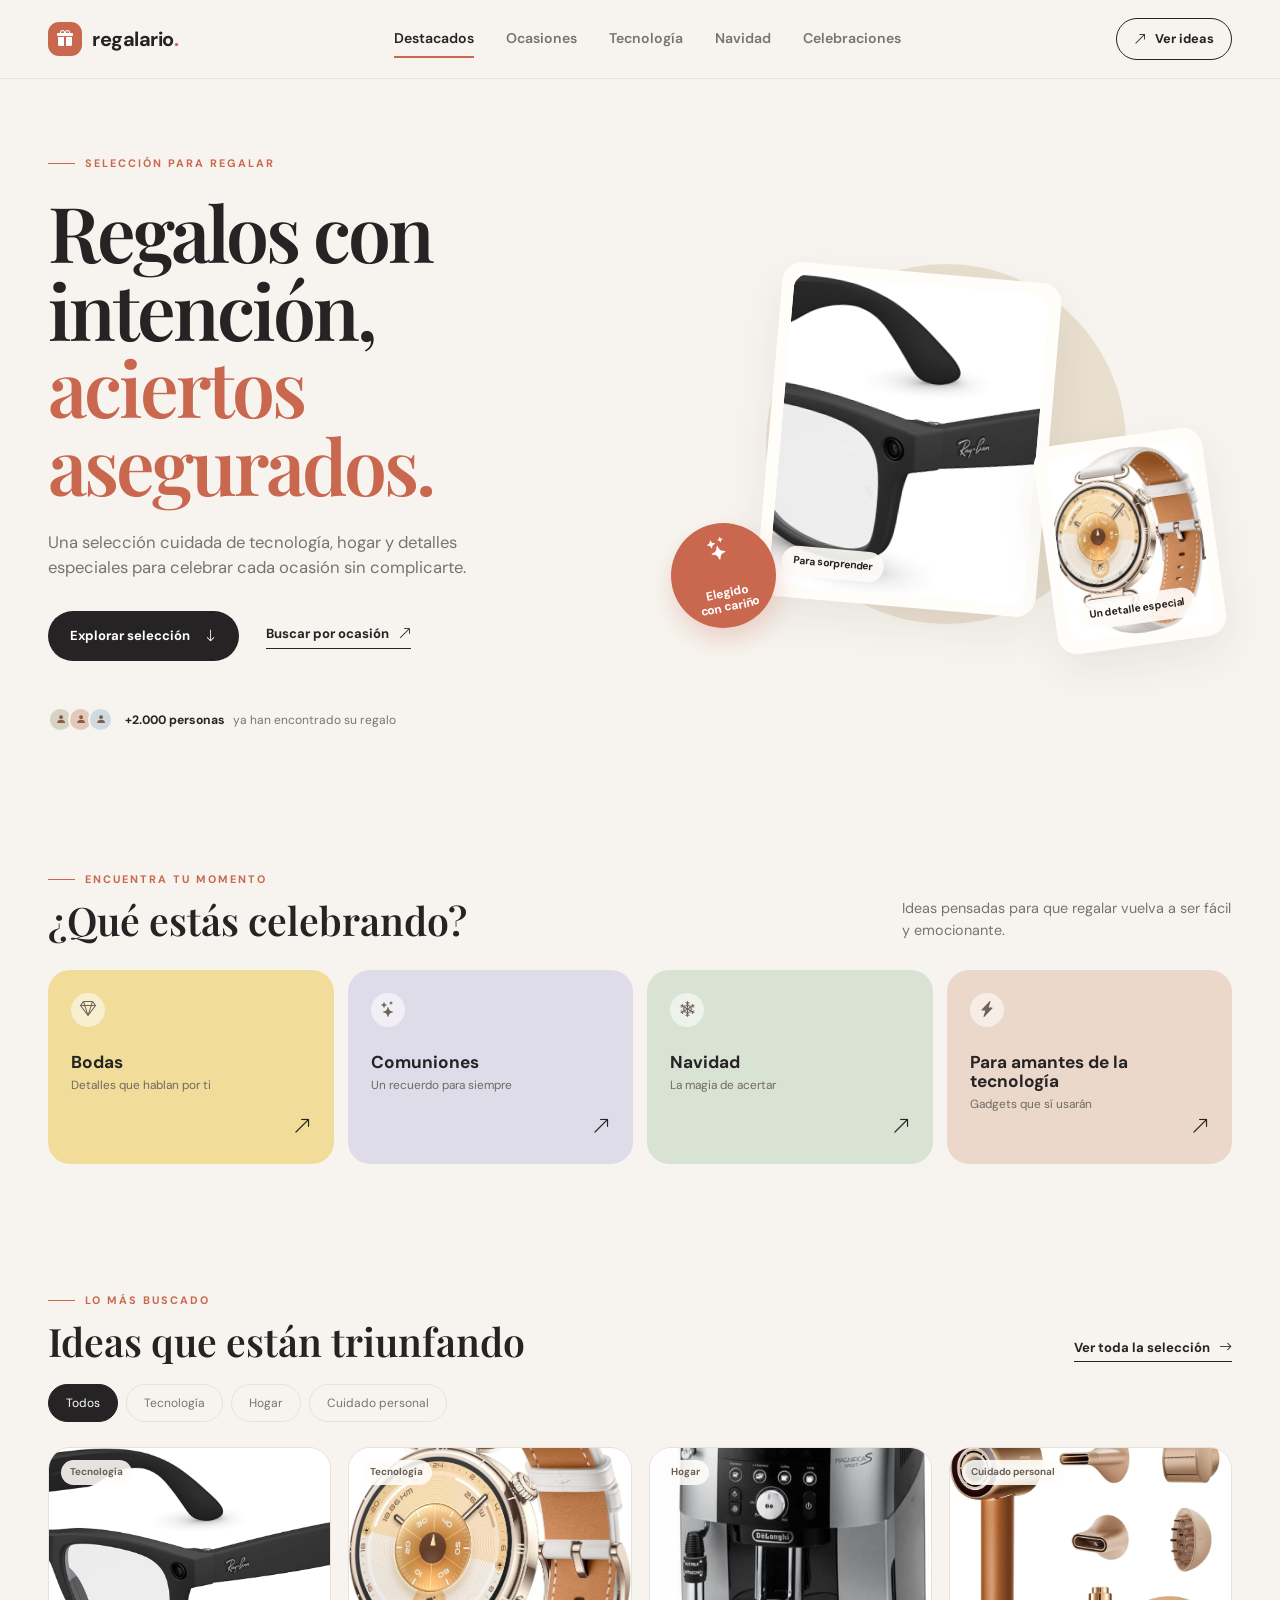
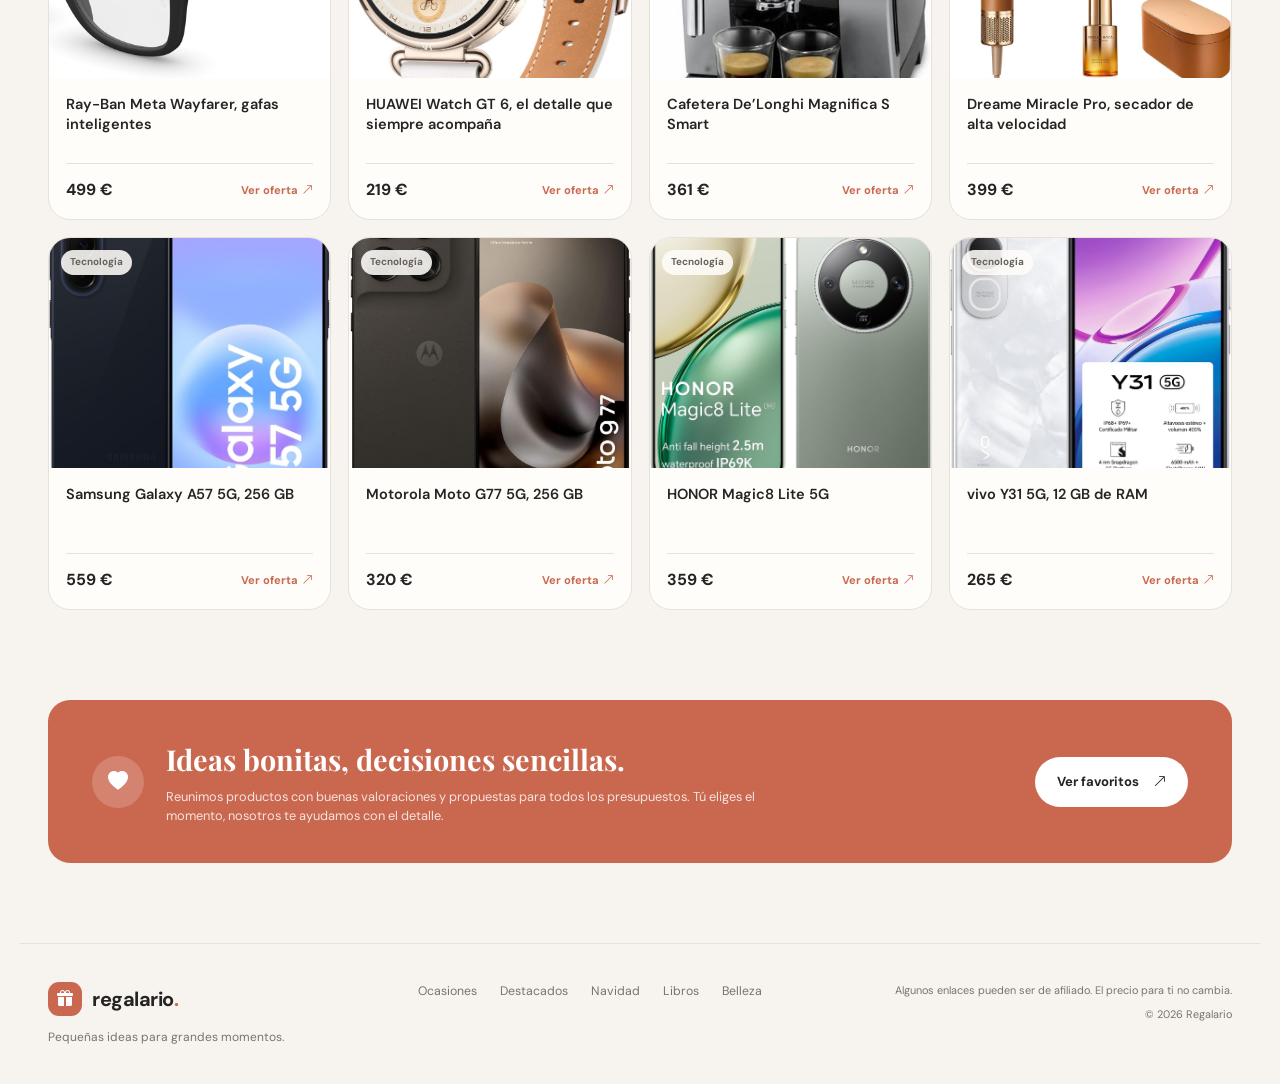
==== commit a8961c57: "Añade campaña de regalos de Navidad" ====
--- a/index.html
+++ b/index.html
@@ -15,18 +15,18 @@
 <body>
   <header class="site-header"><div class="nav-wrap">
     <a class="brand" href="index.html" aria-label="Regalario, inicio"><span class="brand-mark"><i class="bi bi-gift-fill"></i></span><span>regalario<span class="brand-dot">.</span></span></a>
-    <nav class="main-nav" aria-label="Navegación principal"><a class="active" href="#destacados">Destacados</a><a href="#ocasiones">Ocasiones</a><a href="topvideojuegos.html">Tecnología</a><a href="topcomunion.html">Celebraciones</a></nav>
+    <nav class="main-nav" aria-label="Navegación principal"><a class="active" href="#destacados">Destacados</a><a href="#ocasiones">Ocasiones</a><a href="topvideojuegos.html">Tecnología</a><a href="topnavidad.html">Navidad</a><a href="topcomunion.html">Celebraciones</a></nav>
     <a class="nav-action" href="#destacados"><i class="bi bi-arrow-up-right"></i><span>Ver ideas</span></a>
   </div></header>
   <main>
     <section class="hero"><div class="hero-copy"><p class="eyebrow"><span></span> Selección para regalar</p><h1>Regalos con intención,<br><em>aciertos asegurados.</em></h1><p class="hero-text">Una selección cuidada de tecnología, hogar y detalles especiales para celebrar cada ocasión sin complicarte.</p><div class="hero-actions"><a class="button button-dark" href="#destacados">Explorar selección <i class="bi bi-arrow-down"></i></a><a class="text-link" href="#ocasiones">Buscar por ocasión <i class="bi bi-arrow-up-right"></i></a></div><div class="hero-proof"><span class="proof-avatars"><i class="bi bi-person-fill"></i><i class="bi bi-person-fill"></i><i class="bi bi-person-fill"></i></span><strong>+2.000 personas</strong><span>ya han encontrado su regalo</span></div></div>
       <div class="hero-art" aria-label="Selección de regalos para una celebración"><div class="art-glow"></div><div class="art-card art-card-main"><img src="img_juanjo/RAY_BAN.jpg" alt="Gafas inteligentes Ray-Ban Meta" loading="eager"><span>Para sorprender</span></div><div class="art-card art-card-small"><img src="img_juanjo/reloj.jpg" alt="Reloj inteligente" loading="eager"><span>Un detalle especial</span></div><div class="art-note"><i class="bi bi-stars"></i><b>Elegido<br>con cariño</b></div></div>
     </section>
-    <section class="occasion-section" id="ocasiones"><div class="section-heading"><div><p class="eyebrow"><span></span> Encuentra tu momento</p><h2>¿Qué estás celebrando?</h2></div><p>Ideas pensadas para que regalar vuelva a ser fácil y emocionante.</p></div><div class="occasion-grid"><a class="occasion-card occasion-wedding" href="topbodas.html"><div><span class="occasion-icon"><i class="bi bi-gem"></i></span><h3>Bodas</h3><p>Detalles que hablan por ti</p></div><i class="bi bi-arrow-up-right arrow"></i></a><a class="occasion-card occasion-communion" href="topcomunion.html"><div><span class="occasion-icon"><i class="bi bi-stars"></i></span><h3>Comuniones</h3><p>Un recuerdo para siempre</p></div><i class="bi bi-arrow-up-right arrow"></i></a><a class="occasion-card occasion-christmas" href="#destacados"><div><span class="occasion-icon"><i class="bi bi-snow2"></i></span><h3>Navidad</h3><p>La magia de acertar</p></div><i class="bi bi-arrow-up-right arrow"></i></a><a class="occasion-card occasion-tech" href="#destacados"><div><span class="occasion-icon"><i class="bi bi-lightning-charge-fill"></i></span><h3>Para amantes de la tecnología</h3><p>Gadgets que sí usarán</p></div><i class="bi bi-arrow-up-right arrow"></i></a></div></section>
+    <section class="occasion-section" id="ocasiones"><div class="section-heading"><div><p class="eyebrow"><span></span> Encuentra tu momento</p><h2>¿Qué estás celebrando?</h2></div><p>Ideas pensadas para que regalar vuelva a ser fácil y emocionante.</p></div><div class="occasion-grid"><a class="occasion-card occasion-wedding" href="topbodas.html"><div><span class="occasion-icon"><i class="bi bi-gem"></i></span><h3>Bodas</h3><p>Detalles que hablan por ti</p></div><i class="bi bi-arrow-up-right arrow"></i></a><a class="occasion-card occasion-communion" href="topcomunion.html"><div><span class="occasion-icon"><i class="bi bi-stars"></i></span><h3>Comuniones</h3><p>Un recuerdo para siempre</p></div><i class="bi bi-arrow-up-right arrow"></i></a><a class="occasion-card occasion-christmas" href="topnavidad.html"><div><span class="occasion-icon"><i class="bi bi-snow2"></i></span><h3>Navidad</h3><p>La magia de acertar</p></div><i class="bi bi-arrow-up-right arrow"></i></a><a class="occasion-card occasion-tech" href="#destacados"><div><span class="occasion-icon"><i class="bi bi-lightning-charge-fill"></i></span><h3>Para amantes de la tecnología</h3><p>Gadgets que sí usarán</p></div><i class="bi bi-arrow-up-right arrow"></i></a></div></section>
     <section class="products-section" id="destacados"><div class="section-heading products-heading"><div><p class="eyebrow"><span></span> Lo más buscado</p><h2>Ideas que están triunfando</h2></div><a class="text-link" href="topvideojuegos.html">Ver toda la selección <i class="bi bi-arrow-right"></i></a></div><div class="filters" role="tablist" aria-label="Filtrar productos"><button class="filter active" data-filter="Todos">Todos</button><button class="filter" data-filter="Tecnología">Tecnología</button><button class="filter" data-filter="Hogar">Hogar</button><button class="filter" data-filter="Cuidado personal">Cuidado personal</button></div><div class="products-grid" aria-live="polite"></div></section>
     <section class="trust-banner"><div class="trust-icon"><i class="bi bi-heart-fill"></i></div><div><h2>Ideas bonitas, decisiones sencillas.</h2><p>Reunimos productos con buenas valoraciones y propuestas para todos los presupuestos. Tú eliges el momento, nosotros te ayudamos con el detalle.</p></div><a class="button button-light" href="#destacados">Ver favoritos <i class="bi bi-arrow-up-right"></i></a></section>
   </main>
-  <footer class="site-footer"><div class="footer-brand"><a class="brand" href="index.html"><span class="brand-mark"><i class="bi bi-gift-fill"></i></span><span>regalario<span class="brand-dot">.</span></span></a><p>Pequeñas ideas para grandes momentos.</p></div><div class="footer-links"><a href="#ocasiones">Ocasiones</a><a href="#destacados">Destacados</a><a href="toplibros.html">Libros</a><a href="topbelleza.html">Belleza</a></div><div class="footer-legal"><p>Algunos enlaces pueden ser de afiliado. El precio para ti no cambia.</p><span>© 2026 Regalario</span></div></footer>
+  <footer class="site-footer"><div class="footer-brand"><a class="brand" href="index.html"><span class="brand-mark"><i class="bi bi-gift-fill"></i></span><span>regalario<span class="brand-dot">.</span></span></a><p>Pequeñas ideas para grandes momentos.</p></div><div class="footer-links"><a href="#ocasiones">Ocasiones</a><a href="#destacados">Destacados</a><a href="topnavidad.html">Navidad</a><a href="toplibros.html">Libros</a><a href="topbelleza.html">Belleza</a></div><div class="footer-legal"><p>Algunos enlaces pueden ser de afiliado. El precio para ti no cambia.</p><span>© 2026 Regalario</span></div></footer>
   <script src="script.js"></script>
 </body>
 </html>
